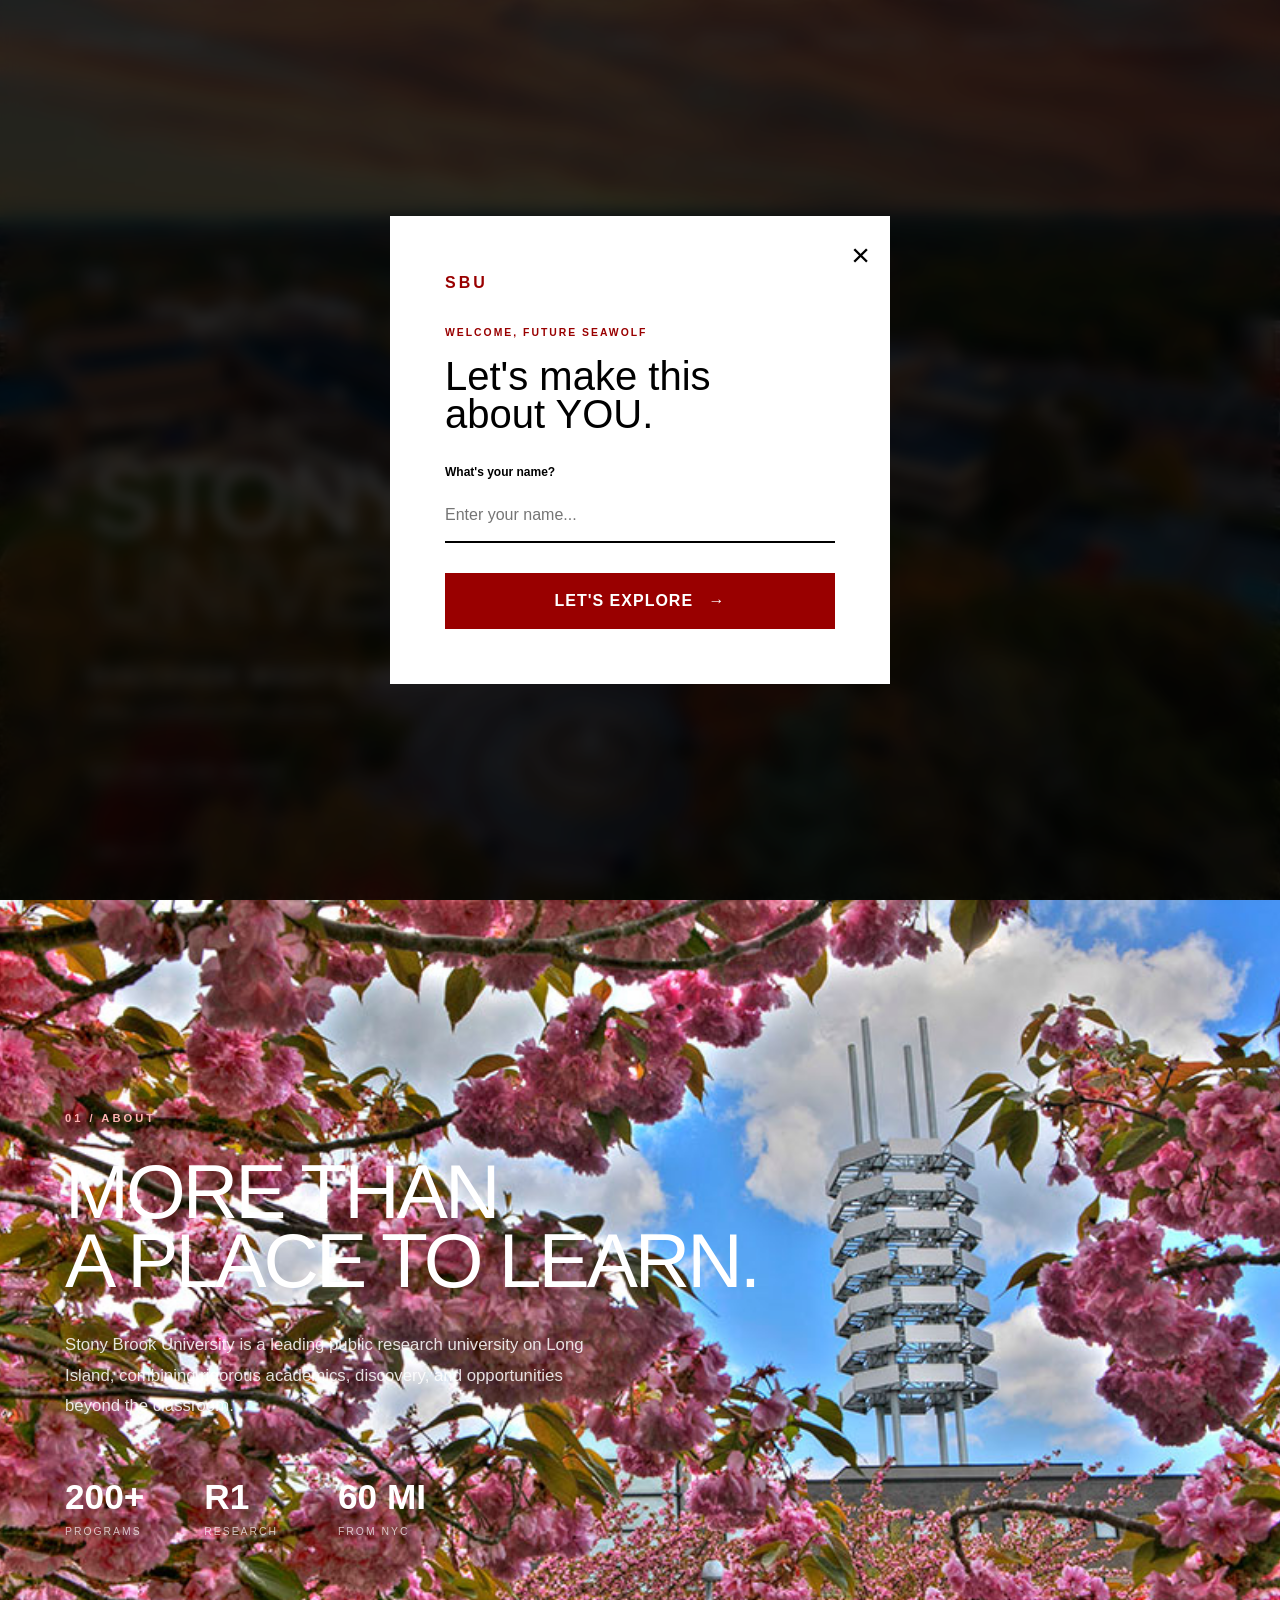
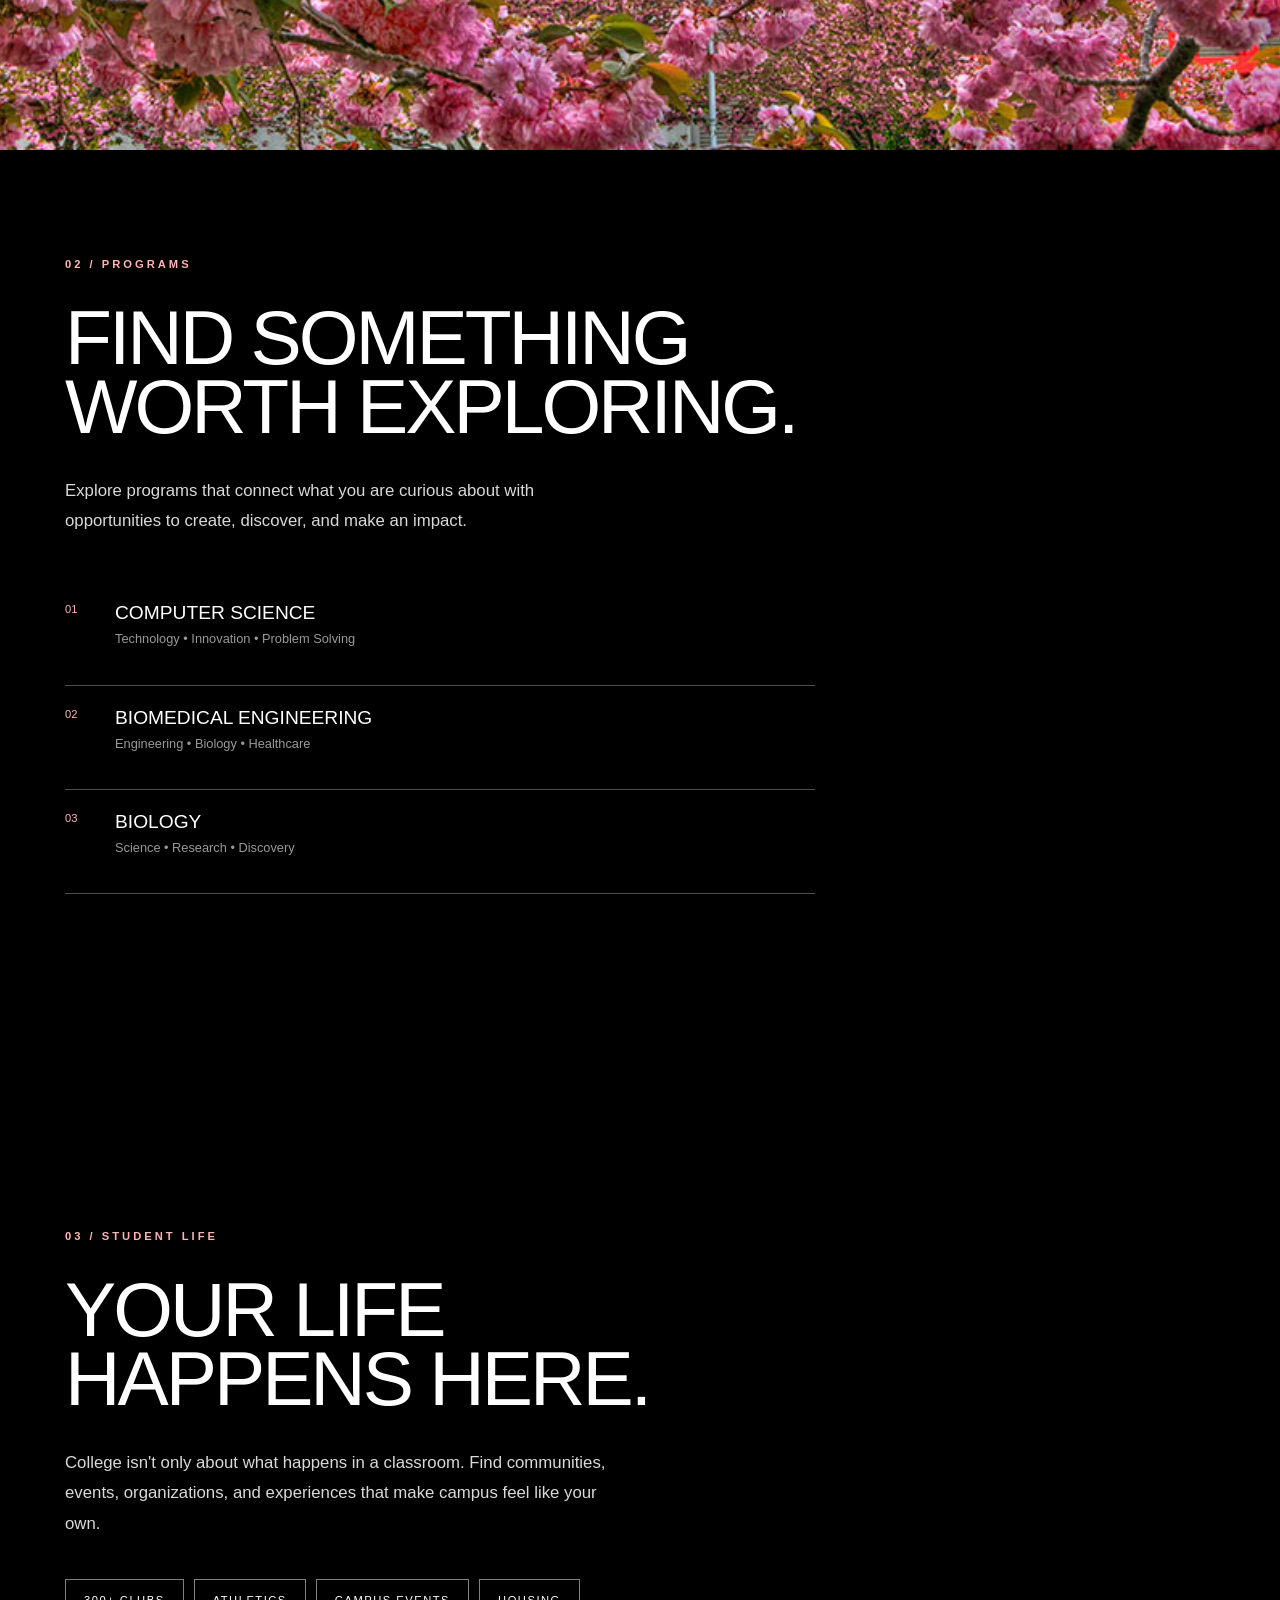
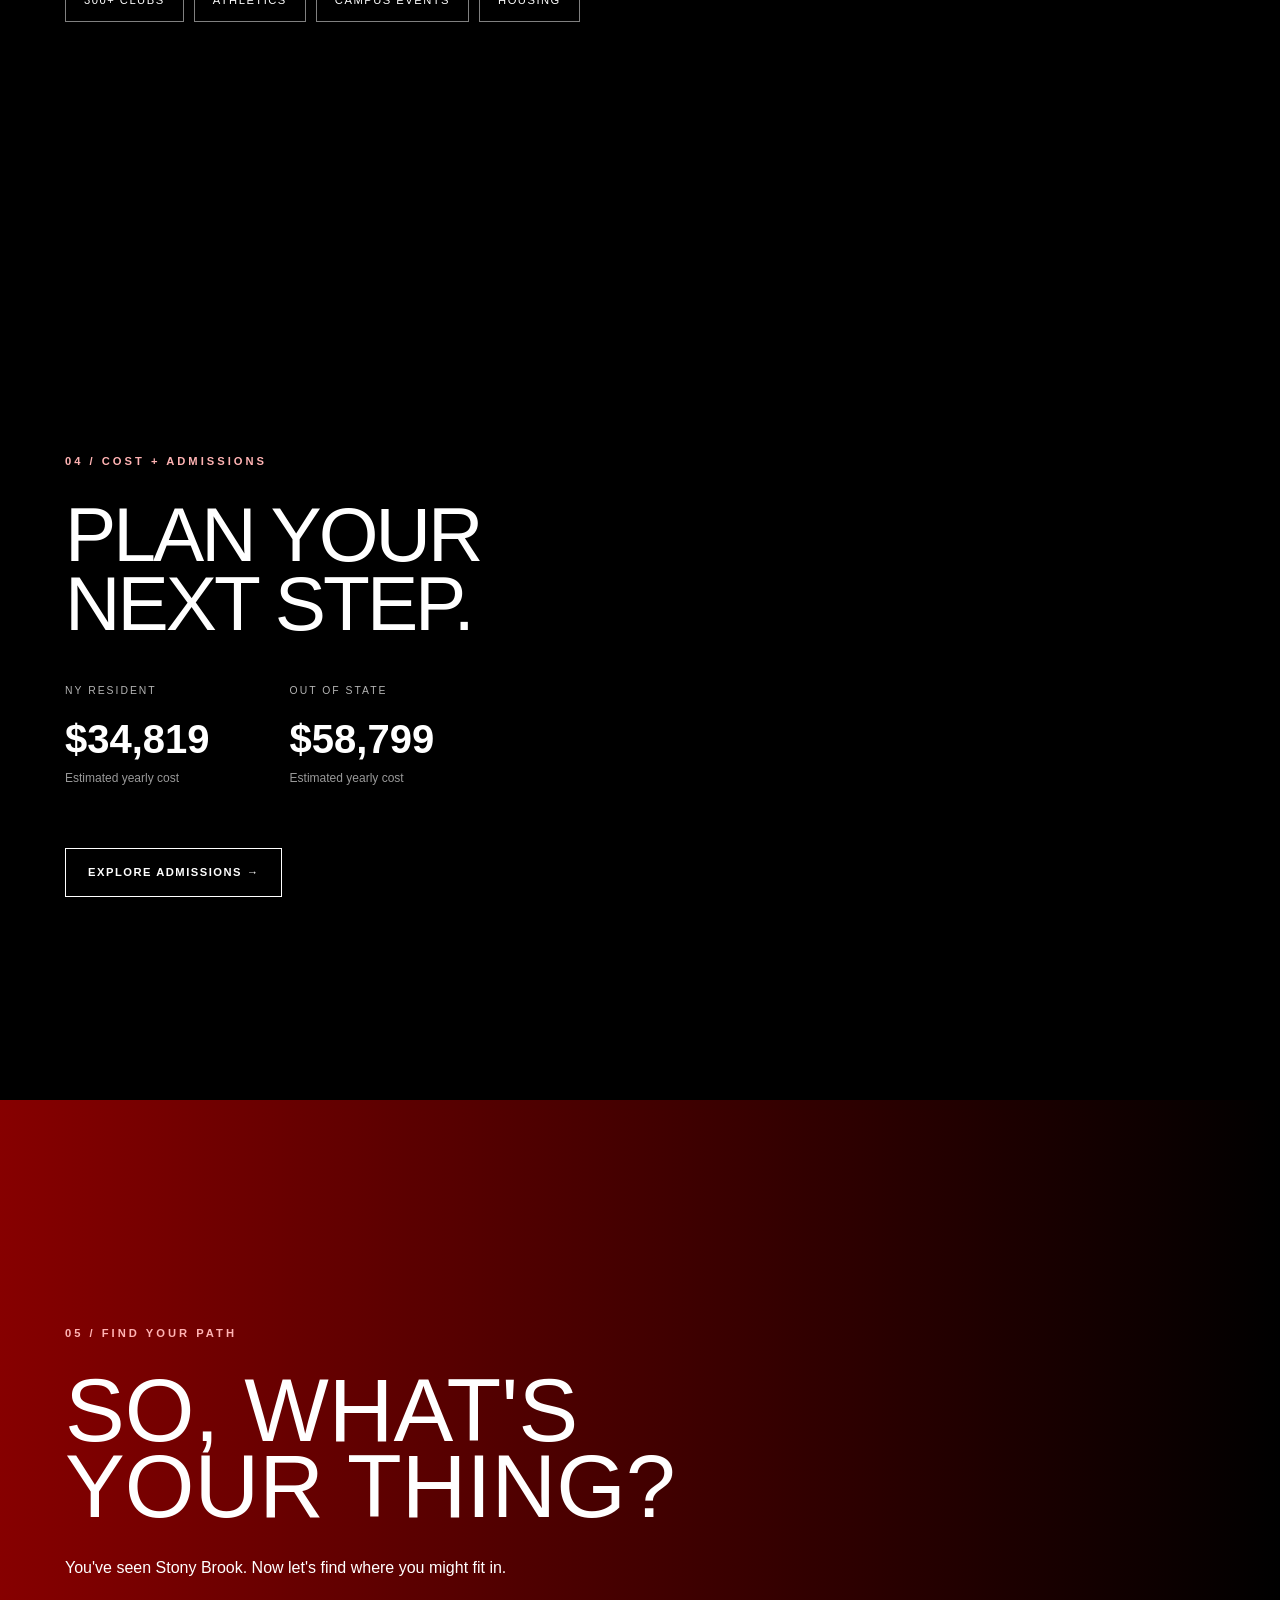
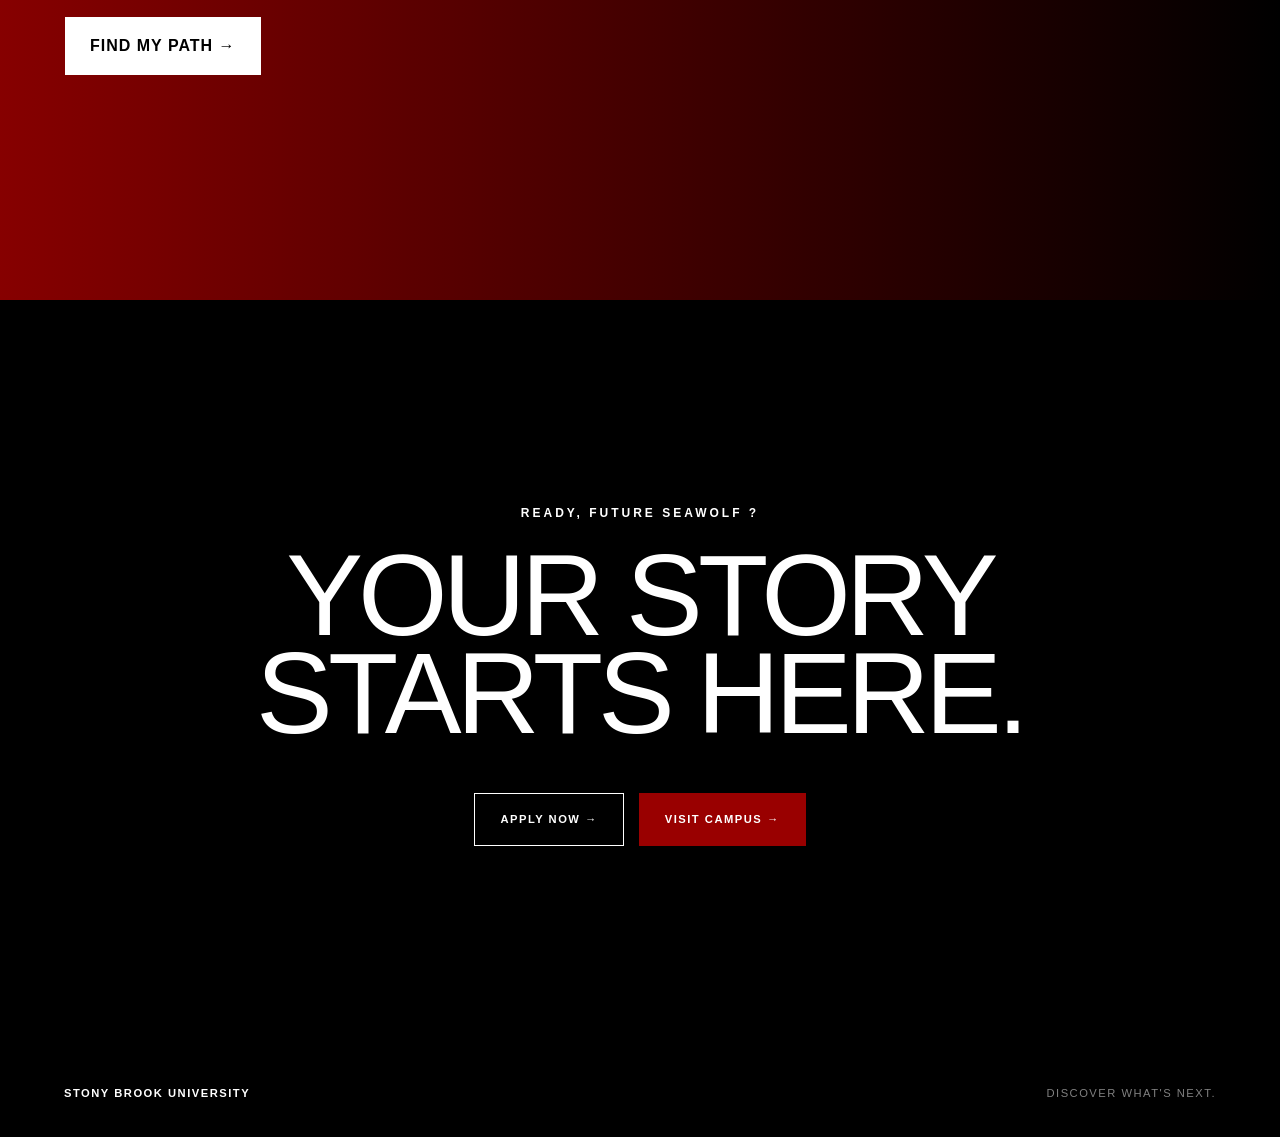
==== College Website/index.html @ 1e6e8c45 "changes" ====
<!DOCTYPE html>
<html lang="en">

<head>
    <meta charset="UTF-8">
    <meta name="viewport" content="width=device-width, initial-scale=1.0">

    <title>Stony Brook University | Discover What's Next</title>

    <!-- Bootstrap -->
    <link
        href="https://cdn.jsdelivr.net/npm/bootstrap@5.3.3/dist/css/bootstrap.min.css"
        rel="stylesheet"
    >

    <!-- My CSS -->
    <link rel="stylesheet" href="styles.css">
</head>


<body>


    <!-- ==================================================
         WELCOME POPUP
    =================================================== -->

    <div id="welcomePopup" class="popup-overlay">

        <div class="popup-box">

            <button id="closePopup" class="close-btn" aria-label="Close">
                &times;
            </button>

            <div class="popup-logo">
                SBU
            </div>

            <p class="popup-small">
                WELCOME, FUTURE SEAWOLF
            </p>

            <h2>
                Let's make this<br>
                about YOU.
            </h2>

            <label for="nameInput">
                What's your name?
            </label>

            <input
                type="text"
                id="nameInput"
                placeholder="Enter your name..."
            >

            <p id="errorMessage" class="error-message">
                Please enter your name.
            </p>

            <button id="exploreButton" class="explore-btn">
                LET'S EXPLORE
                <span>→</span>
            </button>

        </div>

    </div>



    <!-- ==================================================
         NAVIGATION
    =================================================== -->

    <nav class="navbar navbar-expand-lg fixed-top">

        <div class="container-fluid">

            <a class="navbar-brand" href="#home">
                STONY BROOK
            </a>


            <button
                class="navbar-toggler"
                type="button"
                data-bs-toggle="collapse"
                data-bs-target="#mainNav"
                aria-controls="mainNav"
                aria-expanded="false"
                aria-label="Toggle navigation"
            >
                <span class="navbar-toggler-icon"></span>
            </button>


            <div class="collapse navbar-collapse" id="mainNav">

                <ul class="navbar-nav ms-auto">

                    <li class="nav-item">
                        <a class="nav-link" href="#about">
                            ABOUT
                        </a>
                    </li>

                    <li class="nav-item">
                        <a class="nav-link" href="#programs">
                            PROGRAMS
                        </a>
                    </li>

                    <li class="nav-item">
                        <a class="nav-link" href="#life">
                            STUDENT LIFE
                        </a>
                    </li>

                    <li class="nav-item">
                        <a class="nav-link" href="#admissions">
                            ADMISSIONS
                        </a>
                    </li>

                    <li class="nav-item">
                        <a class="nav-link nav-quiz" href="#quiz">
                            FIND YOUR PATH
                        </a>
                    </li>

                </ul>

            </div>

        </div>

    </nav>



    <!-- ==================================================
         HERO
    =================================================== -->

    <section id="home" class="hero-section">


        <!-- HERO IMAGE CAROUSEL -->

        <div
            id="heroCarousel"
            class="carousel slide hero-carousel"
            data-bs-ride="carousel"
            data-bs-interval="5000"
        >

            <div class="carousel-inner">


                <!-- IMAGE 1 -->

                <div class="carousel-item active">

                    <img
                        src="hero-campus.jpg"
                        alt="Stony Brook University campus"
                    >

                </div>


                <!-- IMAGE 2 -->

                <div class="carousel-item">

                    <img
                        src="hero-students.jpg"
                        alt="Students at Stony Brook University"
                    >

                </div>


                <!-- IMAGE 3 -->

                <div class="carousel-item">

                    <img
                        src="hero-research.jpg"
                        alt="Research at Stony Brook University"
                    >

                </div>

            </div>


            <!-- DARK GRADIENT OVER IMAGE -->

            <div class="hero-overlay"></div>


            <!-- PREVIOUS -->

            <button
                class="carousel-control-prev"
                type="button"
                data-bs-target="#heroCarousel"
                data-bs-slide="prev"
            >
                <span class="carousel-control-prev-icon"></span>

                <span class="visually-hidden">
                    Previous
                </span>
            </button>


            <!-- NEXT -->

            <button
                class="carousel-control-next"
                type="button"
                data-bs-target="#heroCarousel"
                data-bs-slide="next"
            >
                <span class="carousel-control-next-icon"></span>

                <span class="visually-hidden">
                    Next
                </span>
            </button>


            <!-- SLIDE INDICATORS -->

            <div class="carousel-indicators">

                <button
                    type="button"
                    data-bs-target="#heroCarousel"
                    data-bs-slide-to="0"
                    class="active"
                    aria-current="true"
                    aria-label="Slide 1"
                ></button>

                <button
                    type="button"
                    data-bs-target="#heroCarousel"
                    data-bs-slide-to="1"
                    aria-label="Slide 2"
                ></button>

                <button
                    type="button"
                    data-bs-target="#heroCarousel"
                    data-bs-slide-to="2"
                    aria-label="Slide 3"
                ></button>

            </div>

        </div>



        <!-- HERO TEXT -->

        <div class="hero-content">

            <p class="hero-welcome">
                WELCOME,
                <span class="user-name">FUTURE SEAWOLF</span>.
            </p>


            <h1>
                STONY BROOK
                <span>UNIVERSITY</span>
            </h1>


            <p class="hero-tagline">
                DISCOVER WHAT'S NEXT.
            </p>


            <p class="hero-description">
                Where curiosity becomes discovery.
            </p>


            <a href="#about" class="hero-link">
                EXPLORE STONY BROOK
                <span>↓</span>
            </a>

        </div>

    </section>



    <!-- ==================================================
         ABOUT
    =================================================== -->

    <section id="about" class="image-section about-section">


        <!-- BACKGROUND IMAGE -->

        <div class="section-image"></div>


        <!-- CONTENT -->

        <div class="section-content">

            <p class="section-number">
                01 / ABOUT
            </p>


            <h2>
                MORE THAN<br>
                A PLACE TO LEARN.
            </h2>


            <p>
                Stony Brook University is a leading public research
                university on Long Island, combining rigorous academics,
                discovery, and opportunities beyond the classroom.
            </p>


            <!-- QUICK FACTS -->

            <div class="about-facts">

                <div>
                    <strong>200+</strong>
                    <span>PROGRAMS</span>
                </div>

                <div>
                    <strong>R1</strong>
                    <span>RESEARCH</span>
                </div>

                <div>
                    <strong>60 MI</strong>
                    <span>FROM NYC</span>
                </div>

            </div>

        </div>

    </section>



    <!-- ==================================================
         PROGRAMS
    =================================================== -->

    <section id="programs" class="image-section programs-section">


        <div class="section-image"></div>


        <div class="section-content">

            <p class="section-number">
                02 / PROGRAMS
            </p>


            <h2>
                FIND SOMETHING<br>
                WORTH EXPLORING.
            </h2>


            <p>
                Explore programs that connect what you are curious about
                with opportunities to create, discover, and make an impact.
            </p>


            <!-- PROGRAM LIST -->

            <div class="program-list">


                <article class="program-item">

                    <span>01</span>

                    <div>

                        <h3>
                            COMPUTER SCIENCE
                        </h3>

                        <p>
                            Technology • Innovation • Problem Solving
                        </p>

                    </div>

                </article>



                <article class="program-item">

                    <span>02</span>

                    <div>

                        <h3>
                            BIOMEDICAL ENGINEERING
                        </h3>

                        <p>
                            Engineering • Biology • Healthcare
                        </p>

                    </div>

                </article>



                <article class="program-item">

                    <span>03</span>

                    <div>

                        <h3>
                            BIOLOGY
                        </h3>

                        <p>
                            Science • Research • Discovery
                        </p>

                    </div>

                </article>


            </div>

        </div>

    </section>



    <!-- ==================================================
         STUDENT LIFE
    =================================================== -->

    <section id="life" class="image-section life-section">


        <div class="section-image"></div>


        <div class="section-content">

            <p class="section-number">
                03 / STUDENT LIFE
            </p>


            <h2>
                YOUR LIFE<br>
                HAPPENS HERE.
            </h2>


            <p>
                College isn't only about what happens in a classroom.
                Find communities, events, organizations, and experiences
                that make campus feel like your own.
            </p>


            <!-- STUDENT LIFE TAGS -->

            <div class="life-tags">

                <span>300+ CLUBS</span>

                <span>ATHLETICS</span>

                <span>CAMPUS EVENTS</span>

                <span>HOUSING</span>

            </div>

        </div>

    </section>



    <!-- ==================================================
         COST + ADMISSIONS
    =================================================== -->

    <section id="admissions" class="image-section admissions-section">


        <div class="section-image"></div>


        <div class="section-content">

            <p class="section-number">
                04 / COST + ADMISSIONS
            </p>


            <h2>
                PLAN YOUR<br>
                NEXT STEP.
            </h2>


            <!-- COST -->

            <div class="admissions-grid">


                <div>

                    <span>
                        NY RESIDENT
                    </span>

                    <strong>
                        $34,819
                    </strong>

                    <p>
                        Estimated yearly cost
                    </p>

                </div>



                <div>

                    <span>
                        OUT OF STATE
                    </span>

                    <strong>
                        $58,799
                    </strong>

                    <p>
                        Estimated yearly cost
                    </p>

                </div>


            </div>


            <a href="#" class="outline-link">
                EXPLORE ADMISSIONS →
            </a>

        </div>

    </section>



    <!-- ==================================================
         FIND YOUR PATH
    =================================================== -->

    <section id="quiz" class="quiz-section">


        <div class="quiz-background"></div>


        <div class="quiz-content">


            <p class="section-number">
                05 / FIND YOUR PATH
            </p>


            <h2>
                SO, WHAT'S<br>
                YOUR THING?
            </h2>


            <p>
                You've seen Stony Brook.
                Now let's find where you might fit in.
            </p>


            <!-- QUIZ START -->

            <button id="startQuiz" class="quiz-start">
                FIND MY PATH →
            </button>


            <!-- THIS WILL BE USED
                 WHEN WE BUILD THE QUIZ -->

            <div id="quizQuestions" class="quiz-questions">

                <!-- Question 1 -->

                <div class="quiz-question">

                    <p>
                        What are you most excited to explore?
                    </p>

                    <button class="quiz-option">
                        Technology
                    </button>

                    <button class="quiz-option">
                        Health + Science
                    </button>

                    <button class="quiz-option">
                        Arts + Humanities
                    </button>

                    <button class="quiz-option">
                        Environment
                    </button>

                </div>


                <!-- Question 2 -->

                <div class="quiz-question">

                    <p>
                        What sounds most like you?
                    </p>

                    <button class="quiz-option">
                        Discovering new things
                    </button>

                    <button class="quiz-option">
                        Creating solutions
                    </button>

                    <button class="quiz-option">
                        Helping people
                    </button>

                    <button class="quiz-option">
                        Making an impact
                    </button>

                </div>


                <!-- RESULT -->

                <div id="quizResult" class="quiz-result">

                    <p>
                        YOUR STONY BROOK PATH
                    </p>

                    <h3>
                        <span class="user-name">
                            FUTURE SEAWOLF
                        </span>,
                        LET'S EXPLORE.
                    </h3>

                    <p id="resultText">
                        Your answers will help create a personalized
                        recommendation.
                    </p>

                </div>

            </div>

        </div>

    </section>



    <!-- ==================================================
         FINAL CTA
    =================================================== -->

    <section class="final-section">


        <div class="final-overlay"></div>


        <div class="final-content">


            <p>
                READY,
                <span class="user-name">
                    FUTURE SEAWOLF
                </span>?
            </p>


            <h2>
                YOUR STORY<br>
                STARTS HERE.
            </h2>


            <div class="final-buttons">


                <a href="#" class="final-button">
                    APPLY NOW →
                </a>


                <a href="#" class="final-button secondary">
                    VISIT CAMPUS →
                </a>


            </div>

        </div>

    </section>



    <!-- ==================================================
         FOOTER
    =================================================== -->

    <footer>

        <strong>
            STONY BROOK UNIVERSITY
        </strong>

        <span>
            DISCOVER WHAT'S NEXT.
        </span>

    </footer>



    <!-- ==================================================
         BOOTSTRAP JAVASCRIPT
    =================================================== -->

    <script
        src="https://cdn.jsdelivr.net/npm/bootstrap@5.3.3/dist/js/bootstrap.bundle.min.js">
    </script>


    <!-- MY JAVASCRIPT -->

    <script src="script.js"></script>


</body>

</html>
---- College Website/styles.css ----
/* ==================================================
   STONY BROOK COLORS
================================================== */

:root {

    --sbu-red: #990000;
    --sbu-dark-red: #6B000D;
    --sbu-bright-red: #D52027;

    --sbu-black: #000000;
    --sbu-white: #FFFFFF;

    --sbu-gray: #4B4B4B;

}



/* ==================================================
   BASIC RESET
================================================== */

* {
    margin: 0;
    padding: 0;
    box-sizing: border-box;
}


html {
    scroll-behavior: smooth;
}


body {
    font-family: Arial, Helvetica, sans-serif;

    background: var(--sbu-black);

    color: var(--sbu-white);
}



/* ==================================================
   NAVBAR
================================================== */

.navbar {
    padding: 25px 4%;

    background: transparent;

    z-index: 1000;
}


.navbar-brand {
    color: white !important;

    font-weight: 900;

    font-size: 1rem;

    letter-spacing: 2px;
}


.nav-link {
    color: white !important;

    font-size: 0.72rem;

    font-weight: bold;

    letter-spacing: 1.5px;

    margin-left: 25px;

    transition: 0.3s ease;
}


.nav-link:hover {
    color: #ffb3b3 !important;
}


.nav-quiz {
    border-bottom: 2px solid var(--sbu-red);

    padding-bottom: 5px !important;
}



/* ==================================================
   HERO
================================================== */

.hero-section {

    height: 100vh;

    min-height: 700px;

    position: relative;

    overflow: hidden;
}


.hero-carousel,
.carousel-inner,
.carousel-item {

    height: 100%;
}


.carousel-item img {

    width: 100%;

    height: 100%;

    object-fit: cover;
}






/* hero text */

.hero-content {

    position: absolute;

    z-index: 5;

    left: 7%;

    bottom: 13%;

    max-width: 900px;
}


.hero-welcome {

    font-size: 0.8rem;

    font-weight: bold;

    letter-spacing: 3px;

    margin-bottom: 25px;
}


.hero-content h1 {

    font-family: Arial Black, Arial, sans-serif;

    font-size: clamp(3.5rem, 8vw, 8rem);

    line-height: 0.85;

    letter-spacing: -4px;

    margin-bottom: 30px;
}


.hero-content h1 span {

    display: block;

    color: transparent;

    -webkit-text-stroke: 2px white;
}


.hero-tagline {

    font-size: 1.5rem;

    font-weight: bold;

    letter-spacing: 3px;

    margin-bottom: 5px;
}


.hero-description {

    font-size: 1rem;

    opacity: 0.85;

    margin-bottom: 35px;
}


.hero-link {

    color: white;

    text-decoration: none;

    font-size: 0.8rem;

    font-weight: bold;

    letter-spacing: 2px;

    border-bottom: 1px solid white;

    padding-bottom: 8px;

    transition: 0.3s ease;
}


.hero-link span {

    margin-left: 15px;

    transition: 0.3s ease;
}


.hero-link:hover {

    color: #ffb3b3;

    border-color: #ffb3b3;
}


.hero-link:hover span {

    margin-left: 25px;
}



/* carousel dots */

.carousel-indicators {

    z-index: 5;

    justify-content: flex-start;

    left: 7%;

    bottom: 4%;

    margin: 0;
}


.carousel-indicators button {

    width: 35px;

    height: 3px;

    margin-right: 7px;
}



/* ==================================================
   GENERAL IMAGE SECTIONS
================================================== */

.image-section {

    min-height: 850px;

    position: relative;

    display: flex;

    align-items: center;

    overflow: hidden;
}



/* background image */

.section-image {

    position: absolute;

    inset: 0;

    background-size: cover;

    background-position: center;

    transition: transform 1s ease;
}






/* text */

.section-content {

    position: relative;

    z-index: 2;

    width: 90%;

    max-width: 1150px;

    margin: auto;
}


.section-number {

    color: #ffb3b3;

    font-size: 0.7rem;

    font-weight: bold;

    letter-spacing: 3px;

    margin-bottom: 30px;
}


.section-content h2 {

    font-family: Arial Black, Arial, sans-serif;

    font-size: clamp(3rem, 6vw, 6rem);

    line-height: 0.9;

    letter-spacing: -3px;

    margin-bottom: 35px;
}


.section-content > p:not(.section-number) {

    max-width: 550px;

    font-size: 1.05rem;

    line-height: 1.8;

    color: rgba(255,255,255,0.85);
}



/* ==================================================
   ABOUT
================================================== */

.about-section .section-image {

    background-image:
        url("about-campus.jpg");
}


.about-facts {

    display: flex;

    gap: 60px;

    margin-top: 50px;
}


.about-facts div {

    display: flex;

    flex-direction: column;
}


.about-facts strong {

    font-size: 2.2rem;
}


.about-facts span {

    font-size: 0.65rem;

    letter-spacing: 2px;

    opacity: 0.7;
}



/* ==================================================
   PROGRAMS
================================================== */

.programs-section .section-image {

    background-image:
        url("images/programs.jpg");
}


.program-list {

    margin-top: 45px;

    max-width: 750px;
}


.program-item {

    display: grid;

    grid-template-columns: 50px 1fr;

    padding: 20px 0;

    border-bottom: 1px solid rgba(255,255,255,0.3);

    transition: 0.3s ease;
}


.program-item:hover {

    padding-left: 15px;

    border-color: var(--sbu-bright-red);
}


.program-item > span {

    color: #ffb3b3;

    font-size: 0.7rem;
}


.program-item h3 {

    font-size: 1.2rem;

    margin: 0;
}


.program-item p {

    font-size: 0.8rem;

    opacity: 0.6;

    margin-top: 5px;
}



/* ==================================================
   STUDENT LIFE
================================================== */

.life-section .section-image {

    background-image:
        url("images/student-life.jpg");
}


.life-tags {

    display: flex;

    flex-wrap: wrap;

    gap: 10px;

    margin-top: 40px;
}


.life-tags span {

    border: 1px solid rgba(255,255,255,0.5);

    padding: 12px 18px;

    font-size: 0.7rem;

    letter-spacing: 1.5px;

    transition: 0.3s ease;
}


.life-tags span:hover {

    background: var(--sbu-red);

    border-color: var(--sbu-red);
}



/* ==================================================
   COST + ADMISSIONS
================================================== */

.admissions-section .section-image {

    background-image:
        url("images/admissions.jpg");
}


.admissions-grid {

    display: flex;

    gap: 80px;

    margin: 45px 0;
}


.admissions-grid div {

    display: flex;

    flex-direction: column;
}


.admissions-grid span {

    font-size: 0.65rem;

    letter-spacing: 2px;

    opacity: 0.7;

    margin-bottom: 10px;
}


.admissions-grid strong {

    font-size: 2.5rem;
}


.admissions-grid p {

    font-size: 0.75rem;

    opacity: 0.6;
}


.outline-link {

    display: inline-block;

    color: white;

    text-decoration: none;

    border: 1px solid white;

    padding: 15px 22px;

    font-size: 0.7rem;

    font-weight: bold;

    letter-spacing: 1.5px;

    transition: 0.3s ease;
}


.outline-link:hover {

    background: white;

    color: black;
}



/* ==================================================
   QUIZ
================================================== */

.quiz-section {

    min-height: 800px;

    position: relative;

    display: flex;

    align-items: center;

    overflow: hidden;
}


.quiz-background {

    position: absolute;

    inset: 0;

    background-image:
        url("images/quiz-campus.jpg");

    background-size: cover;

    background-position: center;
}


.quiz-section::after {

    content: "";

    position: absolute;

    inset: 0;

    background:
        linear-gradient(
            90deg,
            rgba(153,0,0,0.88),
            rgba(0,0,0,0.55)
        );
}


.quiz-content {

    position: relative;

    z-index: 2;

    width: 90%;

    max-width: 1150px;

    margin: auto;
}


.quiz-content h2 {

    font-family: Arial Black, Arial, sans-serif;

    font-size: clamp(3rem, 7vw, 7rem);

    line-height: 0.85;

    margin-bottom: 30px;
}


.quiz-content > p:not(.section-number) {

    max-width: 500px;

    line-height: 1.7;

    margin-bottom: 35px;
}


.quiz-start {

    background: white;

    color: black;

    border: none;

    padding: 17px 25px;

    font-weight: bold;

    letter-spacing: 1px;

    transition: 0.3s ease;
}


.quiz-start:hover {

    background: black;

    color: white;
}



/* quiz questions */

.quiz-questions {

    display: none;

    max-width: 650px;

    margin-top: 50px;
}


.quiz-question {

    display: none;
}


.quiz-question p {

    font-size: 1.4rem;

    font-weight: bold;

    margin-bottom: 25px;
}


.quiz-option {

    display: block;

    width: 100%;

    text-align: left;

    background: transparent;

    color: white;

    border: none;

    border-bottom: 1px solid rgba(255,255,255,0.4);

    padding: 18px 5px;

    font-size: 1rem;

    transition: 0.3s ease;
}


.quiz-option:hover {

    padding-left: 18px;

    border-color: white;
}


.quiz-result {

    display: none;

    margin-top: 40px;
}


.quiz-result p:first-child {

    color: #ffb3b3;

    font-size: 0.7rem;

    letter-spacing: 2px;
}


.quiz-result h3 {

    font-family: Arial Black, Arial, sans-serif;

    font-size: 2rem;

    margin: 15px 0;
}



/* ==================================================
   FINAL CTA
================================================== */

.final-section {

    min-height: 750px;

    position: relative;

    display: flex;

    align-items: center;

    justify-content: center;

    text-align: center;

    overflow: hidden;

    background-image:
        url("images/final-campus.jpg");

    background-size: cover;

    background-position: center;
}


.final-overlay {

    position: absolute;

    inset: 0;

    background:
        linear-gradient(
            rgba(0,0,0,0.55),
            rgba(0,0,0,0.82)
        );
}


.final-content {

    position: relative;

    z-index: 2;
}


.final-content > p {

    font-size: 0.75rem;

    font-weight: bold;

    letter-spacing: 3px;

    margin-bottom: 25px;
}


.final-content h2 {

    font-family: Arial Black, Arial, sans-serif;

    font-size: clamp(4rem, 9vw, 9rem);

    line-height: 0.85;

    letter-spacing: -5px;

    margin-bottom: 50px;
}


.final-buttons {

    display: flex;

    justify-content: center;

    gap: 15px;
}


.final-button {

    color: white;

    text-decoration: none;

    border: 1px solid white;

    padding: 17px 25px;

    font-size: 0.7rem;

    font-weight: bold;

    letter-spacing: 1.5px;

    transition: 0.3s ease;
}


.final-button:hover {

    background: white;

    color: black;
}


.final-button.secondary {

    background: var(--sbu-red);

    border-color: var(--sbu-red);
}



/* ==================================================
   FOOTER
================================================== */

footer {

    padding: 35px 5%;

    background: black;

    display: flex;

    justify-content: space-between;

    font-size: 0.7rem;

    letter-spacing: 1.5px;
}


footer span {

    opacity: 0.5;
}



/* ==================================================
   WELCOME POPUP
================================================== */

.popup-overlay {

    position: fixed;

    inset: 0;

    z-index: 2000;

    background: rgba(0,0,0,0.82);

    display: flex;

    align-items: center;

    justify-content: center;

    backdrop-filter: blur(8px);
}


.popup-box {

    background: white;

    color: black;

    width: min(500px, 90%);

    padding: 55px;

    position: relative;
}


.popup-logo {

    color: var(--sbu-red);

    font-weight: 900;

    letter-spacing: 3px;

    margin-bottom: 30px;
}


.popup-small {

    color: var(--sbu-red);

    font-size: 0.65rem;

    font-weight: bold;

    letter-spacing: 2px;
}


.popup-box h2 {

    font-family: Arial Black, Arial, sans-serif;

    font-size: 2.5rem;

    line-height: 0.95;

    margin: 15px 0 30px;
}


.popup-box label {

    display: block;

    font-size: 0.75rem;

    font-weight: bold;

    margin-bottom: 8px;
}


.popup-box input {

    width: 100%;

    padding: 14px 0;

    border: none;

    border-bottom: 2px solid black;

    outline: none;

    font-size: 1rem;
}


.popup-box input:focus {

    border-color: var(--sbu-red);
}


.explore-btn {

    margin-top: 30px;

    width: 100%;

    padding: 16px;

    border: none;

    background: var(--sbu-red);

    color: white;

    font-weight: bold;

    letter-spacing: 1px;

    transition: 0.3s ease;
}


.explore-btn:hover {

    background: var(--sbu-dark-red);
}


.explore-btn span {

    margin-left: 10px;
}


.close-btn {

    position: absolute;

    top: 15px;

    right: 20px;

    background: none;

    border: none;

    font-size: 2rem;

    cursor: pointer;
}


.error-message {

    display: none;

    color: var(--sbu-red);

    font-size: 0.75rem;

    margin-top: 8px;
}



/* ==================================================
   MOBILE
================================================== */

@media (max-width: 768px) {


    .navbar {

        background: rgba(0,0,0,0.78);

        padding: 18px 5%;
    }


    .nav-link {

        margin-left: 0;

        padding: 12px 0 !important;
    }


    .hero-content {

        left: 7%;

        right: 7%;

        bottom: 15%;
    }


    .hero-content h1 {

        font-size: 3.5rem;

        letter-spacing: -2px;
    }


    .hero-content h1 span {

        -webkit-text-stroke: 1px white;
    }


    .hero-tagline {

        font-size: 1rem;
    }


    .image-section {

        min-height: 800px;
    }


    .section-content h2 {

        font-size: 3.5rem;

        letter-spacing: -2px;
    }


    .about-facts {

        gap: 25px;
    }


    .about-facts strong {

        font-size: 1.6rem;
    }


    .admissions-grid {

        gap: 30px;
    }


    .admissions-grid strong {

        font-size: 1.8rem;
    }


    .final-content h2 {

        font-size: 4rem;
    }


    .final-buttons {

        flex-direction: column;

        align-items: center;
    }


    footer {

        flex-direction: column;

        gap: 10px;
    }

}



/* ==================================================
   SMALL PHONES
================================================== */

@media (max-width: 480px) {


    .hero-content h1 {

        font-size: 2.8rem;
    }


    .section-content h2 {

        font-size: 2.8rem;
    }


    .about-facts {

        gap: 18px;
    }


    .about-facts strong {

        font-size: 1.4rem;
    }


    .popup-box {

        padding: 35px 25px;
    }

}
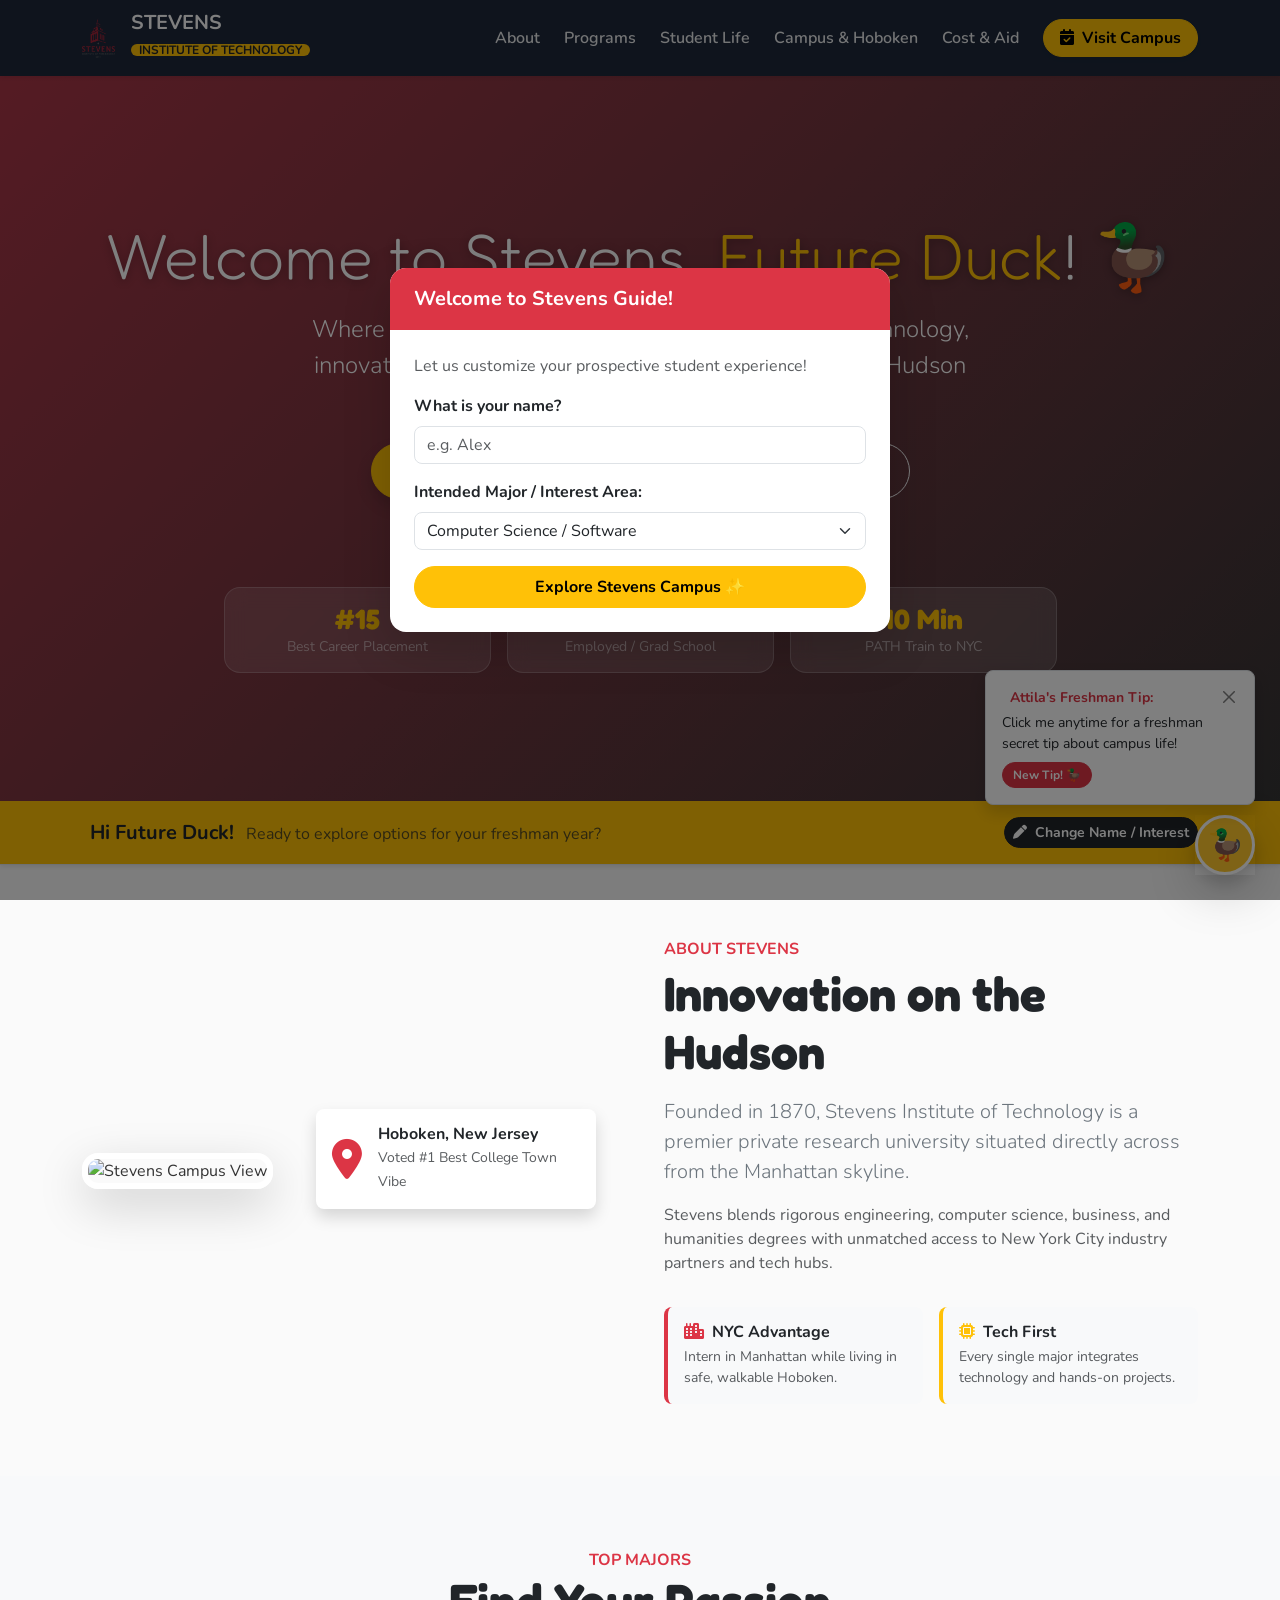
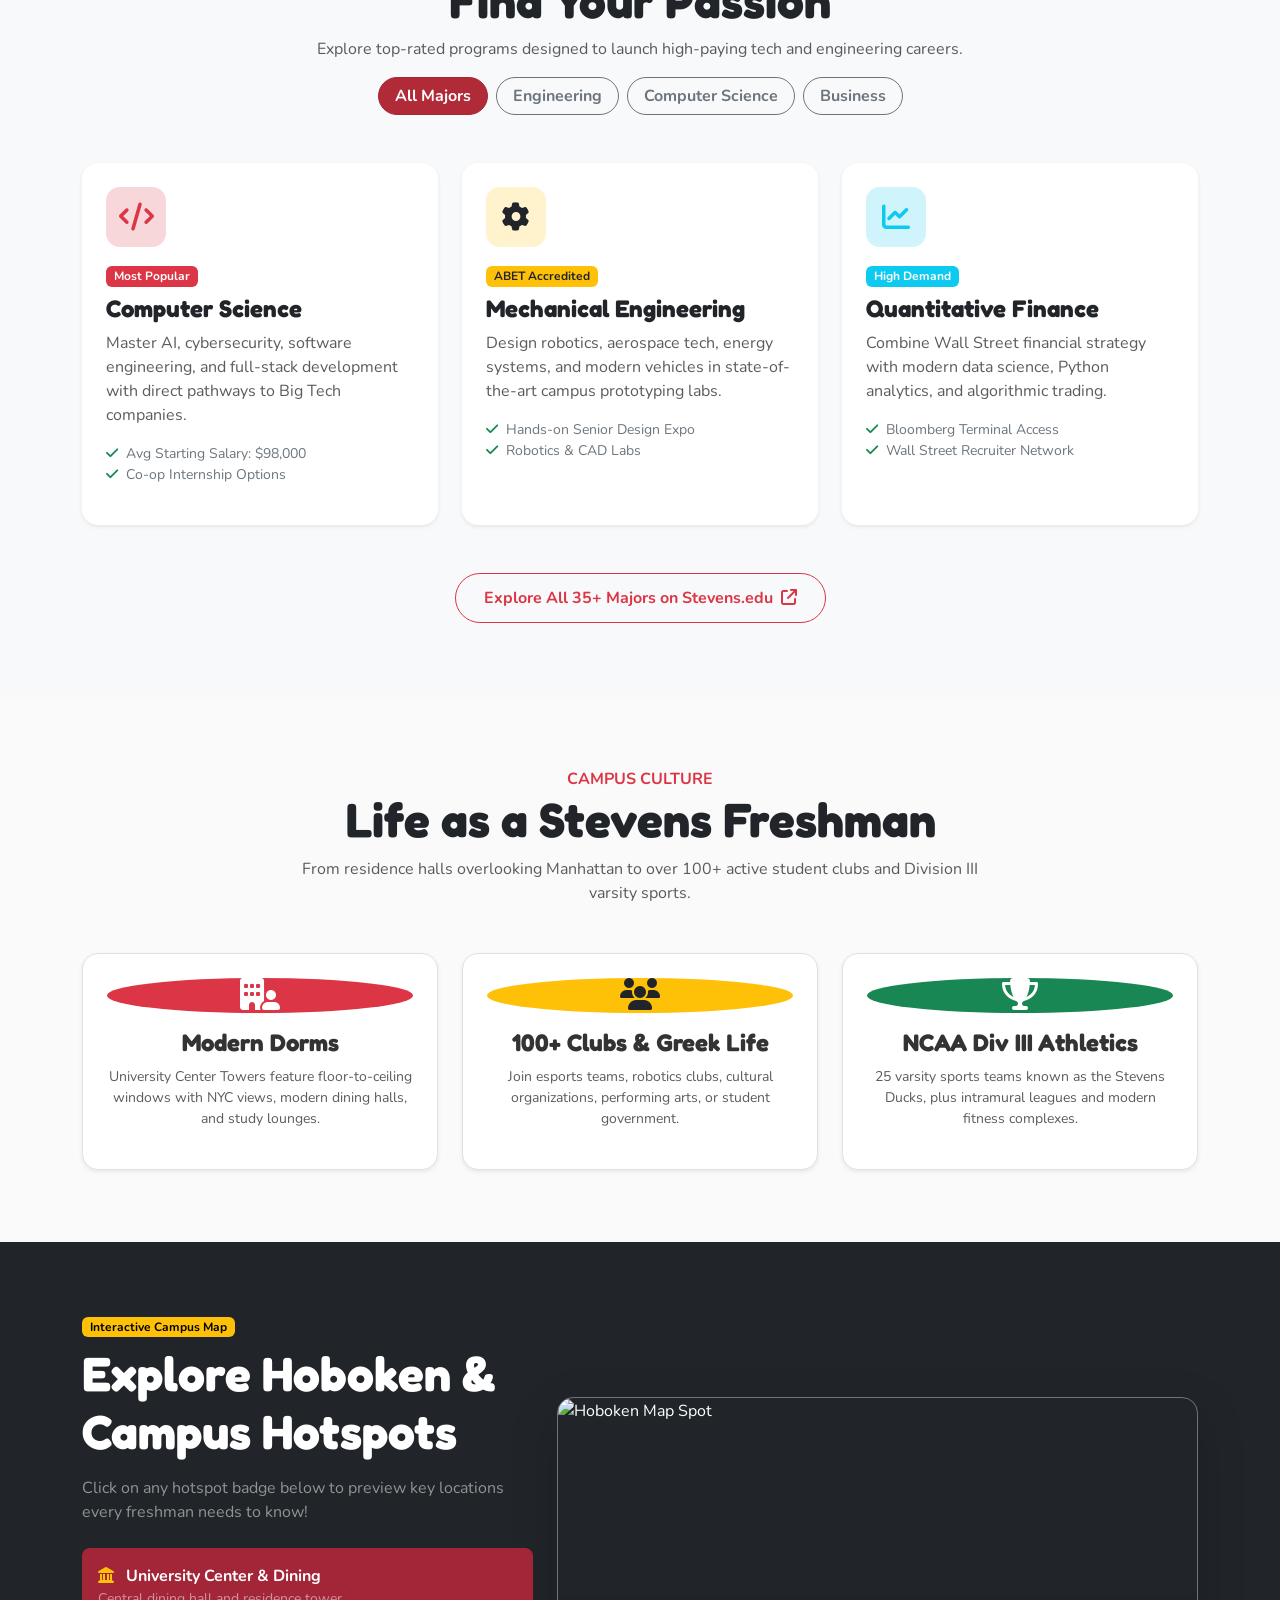
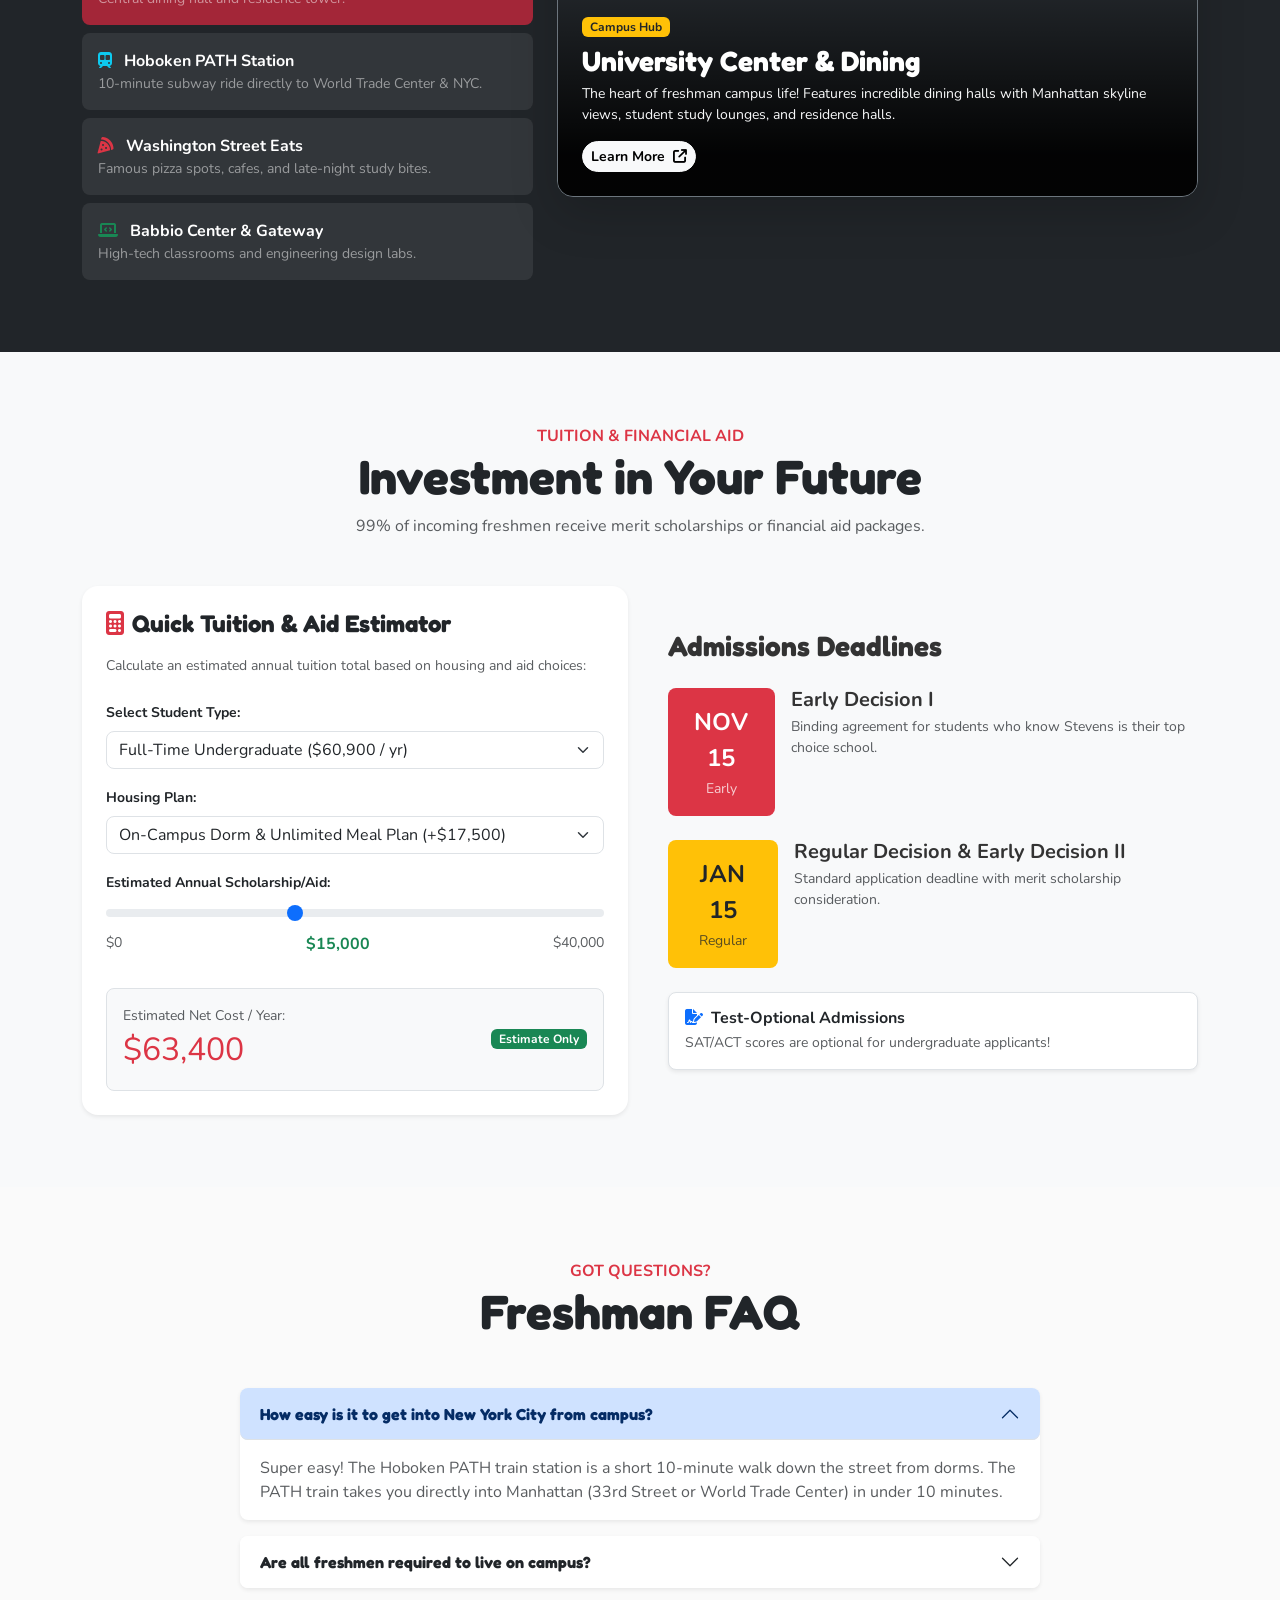
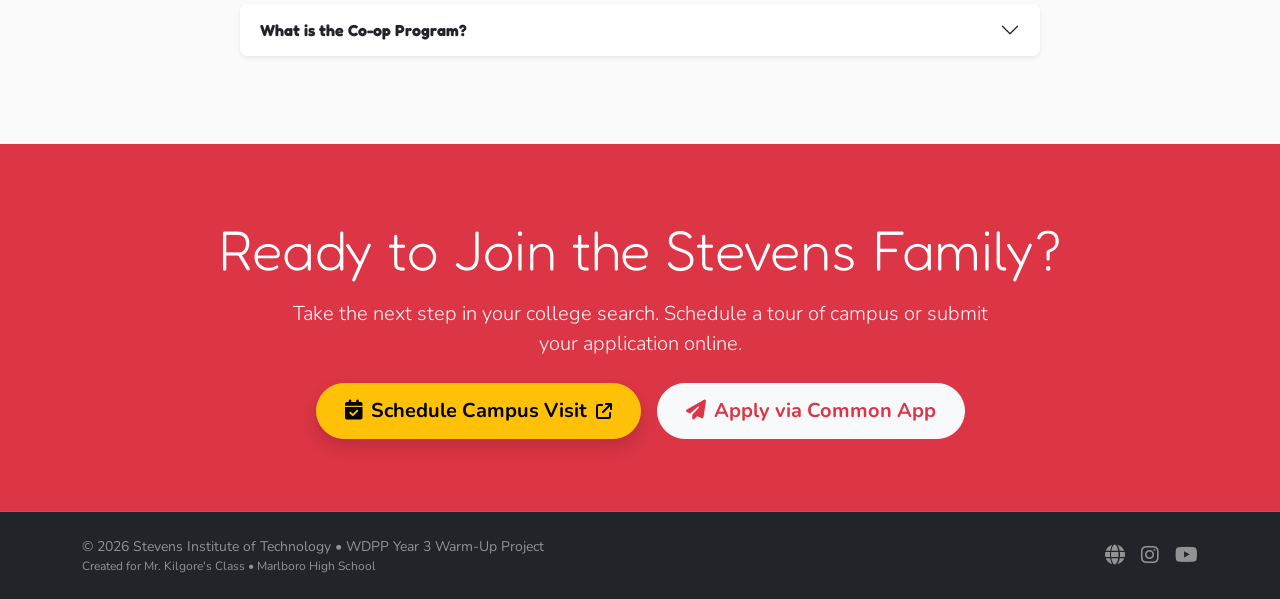
==== commit d4799bb6: "changsdgdd" ====
--- a/College Website/index.html
+++ b/College Website/index.html
@@ -1,804 +1,548 @@
 <!DOCTYPE html>
 <html lang="en">
-
 <head>
     <meta charset="UTF-8">
     <meta name="viewport" content="width=device-width, initial-scale=1.0">
-
-    <title>Stony Brook University | Discover What's Next</title>
-
-    <!-- Bootstrap -->
-    <link
-        href="https://cdn.jsdelivr.net/npm/bootstrap@5.3.3/dist/css/bootstrap.min.css"
-        rel="stylesheet"
-    >
-
-    <!-- My CSS -->
+    <title>Stevens Institute of Technology | Freshman Recruitment & Guide</title>
+    <!-- Bootstrap 5 CSS -->
+    <link href="https://cdn.jsdelivr.net/npm/bootstrap@5.3.2/dist/css/bootstrap.min.css" rel="stylesheet">
+    <!-- Google Fonts -->
+    <link href="https://fonts.googleapis.com/css2?family=Fredoka:wght@400;600;700&family=Nunito:wght@400;600;700;800&display=swap" rel="stylesheet">
+    <!-- FontAwesome Icons -->
+    <link rel="stylesheet" href="https://cdnjs.cloudflare.com/ajax/libs/font-awesome/6.4.0/css/all.min.css">
+    <!-- Custom CSS -->
     <link rel="stylesheet" href="styles.css">
 </head>
-
-
-<body>
-
-
-    <!-- ==================================================
-         WELCOME POPUP
-    =================================================== -->
-
-    <div id="welcomePopup" class="popup-overlay">
-
-        <div class="popup-box">
-
-            <button id="closePopup" class="close-btn" aria-label="Close">
-                &times;
+<body data-bs-spy="scroll" data-bs-target="#navbar" data-bs-offset="80">
+
+    <!-- Navbar -->
+    <nav id="navbar" class="navbar navbar-expand-lg fixed-top shadow-sm">
+        <div class="container">
+            <a class="navbar-brand d-flex align-items-center gap-2" href="#">
+              <img src="logo.png" alt="Stevens Logo" height="40" class="me-2">
+                <div class="brand-text">
+                    <span class="fw-bold d-block text-white lh-1">STEVENS</span>
+                    <span class="badge text-bg-warning text-dark px-2 py-0 fs-8 fw-bold">INSTITUTE OF TECHNOLOGY</span>
+                </div>
+            </a>
+            <button class="navbar-toggler text-white border-0" type="button" data-bs-toggle="collapse" data-bs-target="#navbarNav">
+                <i class="fa-solid fa-bars fs-3"></i>
             </button>
-
-            <div class="popup-logo">
-                SBU
-            </div>
-
-            <p class="popup-small">
-                WELCOME, FUTURE SEAWOLF
-            </p>
-
-            <h2>
-                Let's make this<br>
-                about YOU.
-            </h2>
-
-            <label for="nameInput">
-                What's your name?
-            </label>
-
-            <input
-                type="text"
-                id="nameInput"
-                placeholder="Enter your name..."
-            >
-
-            <p id="errorMessage" class="error-message">
-                Please enter your name.
-            </p>
-
-            <button id="exploreButton" class="explore-btn">
-                LET'S EXPLORE
-                <span>→</span>
-            </button>
-
-        </div>
-
-    </div>
-
-
-
-    <!-- ==================================================
-         NAVIGATION
-    =================================================== -->
-
-    <nav class="navbar navbar-expand-lg fixed-top">
-
-        <div class="container-fluid">
-
-            <a class="navbar-brand" href="#home">
-                STONY BROOK
-            </a>
-
-
-            <button
-                class="navbar-toggler"
-                type="button"
-                data-bs-toggle="collapse"
-                data-bs-target="#mainNav"
-                aria-controls="mainNav"
-                aria-expanded="false"
-                aria-label="Toggle navigation"
-            >
-                <span class="navbar-toggler-icon"></span>
-            </button>
-
-
-            <div class="collapse navbar-collapse" id="mainNav">
-
-                <ul class="navbar-nav ms-auto">
-
-                    <li class="nav-item">
-                        <a class="nav-link" href="#about">
-                            ABOUT
+            <div class="collapse navbar-collapse" id="navbarNav">
+                <ul class="navbar-nav ms-auto align-items-center gap-lg-2">
+                    <li class="nav-item"><a class="nav-link" href="#about">About</a></li>
+                    <li class="nav-item"><a class="nav-link" href="#programs">Programs</a></li>
+                    <li class="nav-item"><a class="nav-link" href="#student-life">Student Life</a></li>
+                    <li class="nav-item"><a class="nav-link" href="#hoboken-map">Campus & Hoboken</a></li>
+                    <li class="nav-item"><a class="nav-link" href="#cost">Cost & Aid</a></li>
+                    <li class="nav-item ms-lg-2">
+                        <a class="btn btn-warning rounded-pill fw-bold px-3 shadow-sm" href="https://www.stevens.edu/admissions/undergraduate-admissions/visit" target="_blank" rel="noopener">
+                            <i class="fa-solid fa-calendar-check me-1"></i> Visit Campus
                         </a>
                     </li>
-
-                    <li class="nav-item">
-                        <a class="nav-link" href="#programs">
-                            PROGRAMS
-                        </a>
-                    </li>
-
-                    <li class="nav-item">
-                        <a class="nav-link" href="#life">
-                            STUDENT LIFE
-                        </a>
-                    </li>
-
-                    <li class="nav-item">
-                        <a class="nav-link" href="#admissions">
-                            ADMISSIONS
-                        </a>
-                    </li>
-
-                    <li class="nav-item">
-                        <a class="nav-link nav-quiz" href="#quiz">
-                            FIND YOUR PATH
-                        </a>
-                    </li>
-
                 </ul>
-
-            </div>
-
-        </div>
-
+            </div>
+        </div>
     </nav>
 
-
-
-    <!-- ==================================================
-         HERO
-    =================================================== -->
-
-    <section id="home" class="hero-section">
-
-
-        <!-- HERO IMAGE CAROUSEL -->
-
-        <div
-            id="heroCarousel"
-            class="carousel slide hero-carousel"
-            data-bs-ride="carousel"
-            data-bs-interval="5000"
-        >
-
-            <div class="carousel-inner">
-
-
-                <!-- IMAGE 1 -->
-
-                <div class="carousel-item active">
-
-                    <img
-                        src="hero-campus.jpg"
-                        alt="Stony Brook University campus"
-                    >
-
-                </div>
-
-
-                <!-- IMAGE 2 -->
-
-                <div class="carousel-item">
-
-                    <img
-                        src="hero-students.jpg"
-                        alt="Students at Stony Brook University"
-                    >
-
-                </div>
-
-
-                <!-- IMAGE 3 -->
-
-                <div class="carousel-item">
-
-                    <img
-                        src="hero-research.jpg"
-                        alt="Research at Stony Brook University"
-                    >
-
-                </div>
-
-            </div>
-
-
-            <!-- DARK GRADIENT OVER IMAGE -->
-
-            <div class="hero-overlay"></div>
-
-
-            <!-- PREVIOUS -->
-
-            <button
-                class="carousel-control-prev"
-                type="button"
-                data-bs-target="#heroCarousel"
-                data-bs-slide="prev"
-            >
-                <span class="carousel-control-prev-icon"></span>
-
-                <span class="visually-hidden">
-                    Previous
-                </span>
+    <!-- Hero Section -->
+    <section class="hero-section text-center position-relative overflow-hidden">
+        <div class="hero-overlay"></div>
+        <div class="container position-relative z-1 text-white py-5">
+           
+            <h1 class="display-3 fw-extrabold mb-3 text-glow">
+                Welcome to Stevens, <span id="heroStudentName" class="text-warning">Future Duck</span>! 🦆
+            </h1>
+            <p class="lead max-w-700 mx-auto mb-4 fs-4 text-light-shadow">
+                Where Manhattan skyline views meet world-class technology, innovation, and an incredible campus vibe right on the Hudson River in Hoboken, NJ.
+            </p>
+            <div class="d-flex flex-wrap justify-content-center gap-3">
+                <a href="https://www.stevens.edu/admissions/undergraduate-admissions/visit" target="_blank" rel="noopener" class="btn btn-warning btn-lg pill-btn fw-bold shadow">
+                    <i class="fa-solid fa-plane-arrival me-2"></i>Schedule Campus Visit <i class="fa-solid fa-arrow-up-right-from-square ms-1 fs-6"></i>
+                </a>
+                <a href="https://www.stevens.edu/admissions/undergraduate-admissions/apply" target="_blank" rel="noopener" class="btn btn-outline-light btn-lg pill-btn fw-bold">
+                    <i class="fa-solid fa-paper-plane me-2"></i>Apply Now
+                </a>
+            </div>
+            
+            <div class="row mt-5 pt-4 g-3 justify-content-center">
+                <div class="col-6 col-md-3">
+                    <div class="hero-stat-card">
+                        <h3 class="fw-bold text-warning mb-0">#15</h3>
+                        <p class="small text-white-50 mb-0">Best Career Placement</p>
+                    </div>
+                </div>
+                <div class="col-6 col-md-3">
+                    <div class="hero-stat-card">
+                        <h3 class="fw-bold text-warning mb-0">97.3%</h3>
+                        <p class="small text-white-50 mb-0">Employed / Grad School</p>
+                    </div>
+                </div>
+                <div class="col-6 col-md-3">
+                    <div class="hero-stat-card">
+                        <h3 class="fw-bold text-warning mb-0">10 Min</h3>
+                        <p class="small text-white-50 mb-0">PATH Train to NYC</p>
+                    </div>
+                </div>
+            </div>
+        </div>
+    </section>
+
+    <!-- Personalized Welcome Banner -->
+    <div class="bg-warning py-3 shadow-sm border-bottom">
+        <div class="container d-flex flex-wrap justify-content-between align-items-center gap-2">
+            <div class="d-flex align-items-center gap-2">
+                <i class="fa-solid fa-duck text-dark fs-3"></i>
+                <div>
+                    <span class="fw-bold text-dark fs-5" id="bannerGreeting">Hi Future Duck!</span>
+                    <span class="text-dark opacity-75 ms-2 d-none d-md-inline" id="bannerMajorText">Ready to explore options for your freshman year?</span>
+                </div>
+            </div>
+            <button class="btn btn-sm btn-dark rounded-pill fw-bold" onclick="openNameModal()">
+                <i class="fa-solid fa-pen me-1"></i> Change Name / Interest
             </button>
-
-
-            <!-- NEXT -->
-
-            <button
-                class="carousel-control-next"
-                type="button"
-                data-bs-target="#heroCarousel"
-                data-bs-slide="next"
-            >
-                <span class="carousel-control-next-icon"></span>
-
-                <span class="visually-hidden">
-                    Next
-                </span>
-            </button>
-
-
-            <!-- SLIDE INDICATORS -->
-
-            <div class="carousel-indicators">
-
-                <button
-                    type="button"
-                    data-bs-target="#heroCarousel"
-                    data-bs-slide-to="0"
-                    class="active"
-                    aria-current="true"
-                    aria-label="Slide 1"
-                ></button>
-
-                <button
-                    type="button"
-                    data-bs-target="#heroCarousel"
-                    data-bs-slide-to="1"
-                    aria-label="Slide 2"
-                ></button>
-
-                <button
-                    type="button"
-                    data-bs-target="#heroCarousel"
-                    data-bs-slide-to="2"
-                    aria-label="Slide 3"
-                ></button>
-
-            </div>
-
-        </div>
-
-
-
-        <!-- HERO TEXT -->
-
-        <div class="hero-content">
-
-            <p class="hero-welcome">
-                WELCOME,
-                <span class="user-name">FUTURE SEAWOLF</span>.
+        </div>
+    </div>
+
+    <!-- About Section -->
+    <section id="about" class="py-5">
+        <div class="container py-4">
+            <div class="row align-items-center g-5">
+                <div class="col-lg-6">
+                    <div class="position-relative">
+                        <img src="https://images.unsplash.com/photo-1541339907198-e08756dedf3f?auto=format&fit=crop&q=80&w=1000" alt="Stevens Campus View" class="img-fluid rounded-4 shadow-lg custom-img-border">
+                        <div class="badge-float p-3 bg-white rounded-3 shadow text-dark d-flex align-items-center gap-3">
+                            <i class="fa-solid fa-location-dot text-danger fs-1"></i>
+                            <div>
+                                <h6 class="fw-bold mb-0">Hoboken, New Jersey</h6>
+                                <small class="text-muted">Voted #1 Best College Town Vibe</small>
+                            </div>
+                        </div>
+                    </div>
+                </div>
+                <div class="col-lg-6">
+                    <span class="text-danger fw-bold text-uppercase tracking-wider">About Stevens</span>
+                    <h2 class="display-5 fw-bold text-dark mt-1 mb-3">Innovation on the Hudson</h2>
+                    <p class="lead text-secondary">
+                        Founded in 1870, Stevens Institute of Technology is a premier private research university situated directly across from the Manhattan skyline.
+                    </p>
+                    <p class="text-muted">
+                        Stevens blends rigorous engineering, computer science, business, and humanities degrees with unmatched access to New York City industry partners and tech hubs.
+                    </p>
+
+                    <div class="row g-3 mt-2">
+                        <div class="col-sm-6">
+                            <div class="p-3 bg-light rounded-3 border-start border-4 border-danger">
+                                <h6 class="fw-bold text-dark mb-1"><i class="fa-solid fa-city text-danger me-2"></i>NYC Advantage</h6>
+                                <p class="small text-muted mb-0">Intern in Manhattan while living in safe, walkable Hoboken.</p>
+                            </div>
+                        </div>
+                        <div class="col-sm-6">
+                            <div class="p-3 bg-light rounded-3 border-start border-4 border-warning">
+                                <h6 class="fw-bold text-dark mb-1"><i class="fa-solid fa-microchip text-warning me-2"></i>Tech First</h6>
+                                <p class="small text-muted mb-0">Every single major integrates technology and hands-on projects.</p>
+                            </div>
+                        </div>
+                    </div>
+                </div>
+            </div>
+        </div>
+    </section>
+
+    <!-- Programs Section -->
+    <section id="programs" class="py-5 bg-light">
+        <div class="container py-4">
+            <div class="text-center max-w-700 mx-auto mb-5">
+                <span class="text-danger fw-bold text-uppercase tracking-wider">Top Majors</span>
+                <h2 class="display-5 fw-bold text-dark">Find Your Passion</h2>
+                <p class="text-muted">Explore top-rated programs designed to launch high-paying tech and engineering careers.</p>
+                
+                <!-- Filter Buttons -->
+                <div class="d-flex flex-wrap justify-content-center gap-2 mt-3" id="programFilters">
+                    <button class="btn btn-danger rounded-pill px-3 fw-bold filter-btn active" data-filter="all">All Majors</button>
+                    <button class="btn btn-outline-secondary rounded-pill px-3 fw-bold filter-btn" data-filter="engineering">Engineering</button>
+                    <button class="btn btn-outline-secondary rounded-pill px-3 fw-bold filter-btn" data-filter="tech">Computer Science</button>
+                    <button class="btn btn-outline-secondary rounded-pill px-3 fw-bold filter-btn" data-filter="business">Business</button>
+                </div>
+            </div>
+
+            <div class="row g-4" id="programsGrid">
+                <!-- Program Card 1 -->
+                <div class="col-md-6 col-lg-4 program-item" data-category="tech">
+                    <div class="card h-100 border-0 shadow-sm custom-card">
+                        <div class="card-body p-4">
+                            <div class="icon-box bg-danger-subtle text-danger mb-3">
+                                <i class="fa-solid fa-code fs-3"></i>
+                            </div>
+                            <span class="badge text-bg-danger mb-2">Most Popular</span>
+                            <h4 class="card-title fw-bold">Computer Science</h4>
+                            <p class="card-text text-muted">Master AI, cybersecurity, software engineering, and full-stack development with direct pathways to Big Tech companies.</p>
+                            <ul class="list-unstyled small text-secondary mt-3">
+                                <li><i class="fa-solid fa-check text-success me-2"></i>Avg Starting Salary: $98,000</li>
+                                <li><i class="fa-solid fa-check text-success me-2"></i>Co-op Internship Options</li>
+                            </ul>
+                        </div>
+                    </div>
+                </div>
+
+                <!-- Program Card 2 -->
+                <div class="col-md-6 col-lg-4 program-item" data-category="engineering">
+                    <div class="card h-100 border-0 shadow-sm custom-card">
+                        <div class="card-body p-4">
+                            <div class="icon-box bg-warning-subtle text-dark mb-3">
+                                <i class="fa-solid fa-gear fs-3"></i>
+                            </div>
+                            <span class="badge text-bg-warning text-dark mb-2">ABET Accredited</span>
+                            <h4 class="card-title fw-bold">Mechanical Engineering</h4>
+                            <p class="card-text text-muted">Design robotics, aerospace tech, energy systems, and modern vehicles in state-of-the-art campus prototyping labs.</p>
+                            <ul class="list-unstyled small text-secondary mt-3">
+                                <li><i class="fa-solid fa-check text-success me-2"></i>Hands-on Senior Design Expo</li>
+                                <li><i class="fa-solid fa-check text-success me-2"></i>Robotics & CAD Labs</li>
+                            </ul>
+                        </div>
+                    </div>
+                </div>
+
+                <!-- Program Card 3 -->
+                <div class="col-md-6 col-lg-4 program-item" data-category="business">
+                    <div class="card h-100 border-0 shadow-sm custom-card">
+                        <div class="card-body p-4">
+                            <div class="icon-box bg-info-subtle text-info mb-3">
+                                <i class="fa-solid fa-chart-line fs-3"></i>
+                            </div>
+                            <span class="badge text-bg-info text-white mb-2">High Demand</span>
+                            <h4 class="card-title fw-bold">Quantitative Finance</h4>
+                            <p class="card-text text-muted">Combine Wall Street financial strategy with modern data science, Python analytics, and algorithmic trading.</p>
+                            <ul class="list-unstyled small text-secondary mt-3">
+                                <li><i class="fa-solid fa-check text-success me-2"></i>Bloomberg Terminal Access</li>
+                                <li><i class="fa-solid fa-check text-success me-2"></i>Wall Street Recruiter Network</li>
+                            </ul>
+                        </div>
+                    </div>
+                </div>
+            </div>
+
+            <div class="text-center mt-5">
+                <a href="https://www.stevens.edu/academics/undergraduate-study/undergraduate-majors" target="_blank" rel="noopener" class="btn btn-outline-danger pill-btn fw-bold">
+                    Explore All 35+ Majors on Stevens.edu <i class="fa-solid fa-arrow-up-right-from-square ms-1"></i>
+                </a>
+            </div>
+        </div>
+    </section>
+
+    <!-- Student Life & Freshman Guide -->
+    <section id="student-life" class="py-5">
+        <div class="container py-4">
+            <div class="text-center max-w-700 mx-auto mb-5">
+                <span class="text-danger fw-bold text-uppercase tracking-wider">Campus Culture</span>
+                <h2 class="display-5 fw-bold text-dark">Life as a Stevens Freshman</h2>
+                <p class="text-muted">From residence halls overlooking Manhattan to over 100+ active student clubs and Division III varsity sports.</p>
+            </div>
+
+            <div class="row g-4">
+                <div class="col-md-4">
+                    <div class="student-life-card p-4 rounded-4 bg-white border shadow-sm text-center h-100">
+                        <div class="avatar-icon bg-danger text-white rounded-circle mx-auto mb-3">
+                            <i class="fa-solid fa-building-user fs-2"></i>
+                        </div>
+                        <h4 class="fw-bold">Modern Dorms</h4>
+                        <p class="text-muted small">University Center Towers feature floor-to-ceiling windows with NYC views, modern dining halls, and study lounges.</p>
+                    </div>
+                </div>
+
+                <div class="col-md-4">
+                    <div class="student-life-card p-4 rounded-4 bg-white border shadow-sm text-center h-100">
+                        <div class="avatar-icon bg-warning text-dark rounded-circle mx-auto mb-3">
+                            <i class="fa-solid fa-users fs-2"></i>
+                        </div>
+                        <h4 class="fw-bold">100+ Clubs & Greek Life</h4>
+                        <p class="text-muted small">Join esports teams, robotics clubs, cultural organizations, performing arts, or student government.</p>
+                    </div>
+                </div>
+
+                <div class="col-md-4">
+                    <div class="student-life-card p-4 rounded-4 bg-white border shadow-sm text-center h-100">
+                        <div class="avatar-icon bg-success text-white rounded-circle mx-auto mb-3">
+                            <i class="fa-solid fa-trophy fs-2"></i>
+                        </div>
+                        <h4 class="fw-bold">NCAA Div III Athletics</h4>
+                        <p class="text-muted small">25 varsity sports teams known as the Stevens Ducks, plus intramural leagues and modern fitness complexes.</p>
+                    </div>
+                </div>
+            </div>
+        </div>
+    </section>
+
+    <!-- Campus & Hoboken Interactive Map Section -->
+    <section id="hoboken-map" class="py-5 bg-dark text-white">
+        <div class="container py-4">
+            <div class="row align-items-center g-4">
+                <div class="col-lg-5">
+                    <span class="badge text-bg-warning fw-bold mb-2">Interactive Campus Map</span>
+                    <h2 class="display-5 fw-bold text-white mb-3">Explore Hoboken & Campus Hotspots</h2>
+                    <p class="text-white-50">Click on any hotspot badge below to preview key locations every freshman needs to know!</p>
+                    
+                    <div class="list-group list-group-custom gap-2 mt-4" id="mapHotspotList">
+                        <button class="list-group-item list-group-item-action rounded-3 border-0 p-3 active" onclick="selectHotspot(0)">
+                            <i class="fa-solid fa-landmark text-warning me-2"></i> <strong>University Center & Dining</strong>
+                            <div class="small text-white-50">Central dining hall and residence tower.</div>
+                        </button>
+                        <button class="list-group-item list-group-item-action rounded-3 border-0 p-3" onclick="selectHotspot(1)">
+                            <i class="fa-solid fa-train-subway text-info me-2"></i> <strong>Hoboken PATH Station</strong>
+                            <div class="small text-white-50">10-minute subway ride directly to World Trade Center & NYC.</div>
+                        </button>
+                        <button class="list-group-item list-group-item-action rounded-3 border-0 p-3" onclick="selectHotspot(2)">
+                            <i class="fa-solid fa-pizza-slice text-danger me-2"></i> <strong>Washington Street Eats</strong>
+                            <div class="small text-white-50">Famous pizza spots, cafes, and late-night study bites.</div>
+                        </button>
+                        <button class="list-group-item list-group-item-action rounded-3 border-0 p-3" onclick="selectHotspot(3)">
+                            <i class="fa-solid fa-laptop-code text-success me-2"></i> <strong>Babbio Center & Gateway</strong>
+                            <div class="small text-white-50">High-tech classrooms and engineering design labs.</div>
+                        </button>
+                    </div>
+                </div>
+
+                <div class="col-lg-7">
+                    <div class="map-container rounded-4 shadow-lg overflow-hidden position-relative border border-secondary" id="mapDisplayCard">
+                        <img id="mapHotspotImage" src="https://images.unsplash.com/photo-1519501025264-65ba15a82390?auto=format&fit=crop&q=80&w=1000" class="w-100 map-img" alt="Hoboken Map Spot">
+                        <div class="map-overlay-info p-4">
+                            <span class="badge bg-warning text-dark mb-2" id="mapSpotCategory">Campus Hub</span>
+                            <h3 class="fw-bold text-white mb-1" id="mapSpotTitle">University Center & Dining</h3>
+                            <p class="text-light small mb-3" id="mapSpotDesc">The heart of freshman campus life! Features incredible dining halls with Manhattan skyline views, student study lounges, and residence halls.</p>
+                            <a id="mapSpotLink" href="https://www.stevens.edu/campus-life/hoboken-and-nyc" target="_blank" rel="noopener" class="btn btn-sm btn-light fw-bold rounded-pill">
+                                Learn More <i class="fa-solid fa-arrow-up-right-from-square ms-1"></i>
+                            </a>
+                        </div>
+                    </div>
+                </div>
+            </div>
+        </div>
+    </section>
+
+    <!-- Cost & Admissions Section with Interactive Calculator -->
+    <section id="cost" class="py-5 bg-light">
+        <div class="container py-4">
+            <div class="text-center max-w-700 mx-auto mb-5">
+                <span class="text-danger fw-bold text-uppercase tracking-wider">Tuition & Financial Aid</span>
+                <h2 class="display-5 fw-bold text-dark">Investment in Your Future</h2>
+                <p class="text-muted">99% of incoming freshmen receive merit scholarships or financial aid packages.</p>
+            </div>
+
+            <div class="row g-4 align-items-center">
+                <!-- Interactive Calculator Widget -->
+                <div class="col-lg-6">
+                    <div class="card border-0 shadow-sm rounded-4 p-4">
+                        <h4 class="fw-bold text-dark mb-3"><i class="fa-solid fa-calculator text-danger me-2"></i>Quick Tuition & Aid Estimator</h4>
+                        <p class="small text-muted mb-4">Calculate an estimated annual tuition total based on housing and aid choices:</p>
+                        
+                        <div class="mb-3">
+                            <label class="form-label fw-bold small">Select Student Type:</label>
+                            <select class="form-select rounded-3" id="calcStudentType" onchange="calculateTuition()">
+                                <option value="60900">Full-Time Undergraduate ($60,900 / yr)</option>
+                            </select>
+                        </div>
+
+                        <div class="mb-3">
+                            <label class="form-label fw-bold small">Housing Plan:</label>
+                            <select class="form-select rounded-3" id="calcHousing" onchange="calculateTuition()">
+                                <option value="17500">On-Campus Dorm & Unlimited Meal Plan (+$17,500)</option>
+                                <option value="0">Commuter / Living at Home ($0)</option>
+                            </select>
+                        </div>
+
+                        <div class="mb-3">
+                            <label class="form-label fw-bold small">Estimated Annual Scholarship/Aid:</label>
+                            <input type="range" class="form-range" min="0" max="40000" step="2500" id="calcAidRange" value="15000" oninput="calculateTuition()">
+                            <div class="d-flex justify-content-between small text-muted">
+                                <span>$0</span>
+                                <span class="fw-bold text-success fs-6" id="aidRangeValue">$15,000</span>
+                                <span>$40,000</span>
+                            </div>
+                        </div>
+
+                        <div class="bg-light p-3 rounded-3 mt-3 border d-flex justify-content-between align-items-center">
+                            <div>
+                                <span class="text-muted small d-block">Estimated Net Cost / Year:</span>
+                                <span class="fs-2 fw-extrabold text-danger" id="calcFinalCost">$63,400</span>
+                            </div>
+                            <span class="badge text-bg-success">Estimate Only</span>
+                        </div>
+                    </div>
+                </div>
+
+                <!-- Admissions Deadlines & Info -->
+                <div class="col-lg-6">
+                    <div class="ps-lg-3">
+                        <h3 class="fw-bold mb-4">Admissions Deadlines</h3>
+                        
+                        <div class="d-flex gap-3 mb-4">
+                            <div class="badge-date bg-danger text-white rounded-3 p-3 text-center min-w-80">
+                                <span class="d-block fw-bold fs-4">NOV 15</span>
+                                <span class="small opacity-75">Early</span>
+                            </div>
+                            <div>
+                                <h5 class="fw-bold mb-1">Early Decision I</h5>
+                                <p class="text-muted small mb-0">Binding agreement for students who know Stevens is their top choice school.</p>
+                            </div>
+                        </div>
+
+                        <div class="d-flex gap-3 mb-4">
+                            <div class="badge-date bg-warning text-dark rounded-3 p-3 text-center min-w-80">
+                                <span class="d-block fw-bold fs-4">JAN 15</span>
+                                <span class="small opacity-75">Regular</span>
+                            </div>
+                            <div>
+                                <h5 class="fw-bold mb-1">Regular Decision & Early Decision II</h5>
+                                <p class="text-muted small mb-0">Standard application deadline with merit scholarship consideration.</p>
+                            </div>
+                        </div>
+
+                        <div class="p-3 bg-white border rounded-3 shadow-sm">
+                            <h6 class="fw-bold text-dark mb-1"><i class="fa-solid fa-file-signature text-primary me-2"></i>Test-Optional Admissions</h6>
+                            <p class="small text-muted mb-0">SAT/ACT scores are optional for undergraduate applicants!</p>
+                        </div>
+                    </div>
+                </div>
+            </div>
+        </div>
+    </section>
+
+    <!-- Interactive FAQ Section -->
+    <section class="py-5">
+        <div class="container py-4">
+            <div class="text-center max-w-700 mx-auto mb-5">
+                <span class="text-danger fw-bold text-uppercase tracking-wider">Got Questions?</span>
+                <h2 class="display-5 fw-bold text-dark">Freshman FAQ</h2>
+            </div>
+
+            <div class="accordion custom-accordion mx-auto max-w-800" id="faqAccordion">
+                <div class="accordion-item border-0 mb-3 rounded-3 shadow-sm">
+                    <h2 class="accordion-header">
+                        <button class="accordion-button fw-bold rounded-3" type="button" data-bs-toggle="collapse" data-bs-target="#faq1">
+                            How easy is it to get into New York City from campus?
+                        </button>
+                    </h2>
+                    <div id="faq1" class="accordion-collapse collapse show" data-bs-parent="#faqAccordion">
+                        <div class="accordion-body text-muted">
+                            Super easy! The Hoboken PATH train station is a short 10-minute walk down the street from dorms. The PATH train takes you directly into Manhattan (33rd Street or World Trade Center) in under 10 minutes.
+                        </div>
+                    </div>
+                </div>
+
+                <div class="accordion-item border-0 mb-3 rounded-3 shadow-sm">
+                    <h2 class="accordion-header">
+                        <button class="accordion-button collapsed fw-bold rounded-3" type="button" data-bs-toggle="collapse" data-bs-target="#faq2">
+                            Are all freshmen required to live on campus?
+                        </button>
+                    </h2>
+                    <div id="faq2" class="accordion-collapse collapse" data-bs-parent="#faqAccordion">
+                        <div class="accordion-body text-muted">
+                            First-year students who reside outside a local commuting radius are guaranteed and required to live in university housing, usually in the University Center or campus residence halls.
+                        </div>
+                    </div>
+                </div>
+
+                <div class="accordion-item border-0 mb-3 rounded-3 shadow-sm">
+                    <h2 class="accordion-header">
+                        <button class="accordion-button collapsed fw-bold rounded-3" type="button" data-bs-toggle="collapse" data-bs-target="#faq3">
+                            What is the Co-op Program?
+                        </button>
+                    </h2>
+                    <div id="faq3" class="accordion-collapse collapse" data-bs-parent="#faqAccordion">
+                        <div class="accordion-body text-muted">
+                            Stevens offers a popular Cooperative Education program where engineering and science students alternate classroom semesters with paid, full-time professional industry work experience.
+                        </div>
+                    </div>
+                </div>
+            </div>
+        </div>
+    </section>
+
+    <!-- Final Call to Action Section -->
+    <section class="py-5 text-white position-relative text-center bg-danger overflow-hidden">
+        <div class="container py-4 position-relative z-1">
+            <h2 class="display-4 fw-extrabold mb-3">Ready to Join the Stevens Family?</h2>
+            <p class="lead max-w-700 mx-auto mb-4 text-light">
+                Take the next step in your college search. Schedule a tour of campus or submit your application online.
             </p>
-
-
-            <h1>
-                STONY BROOK
-                <span>UNIVERSITY</span>
-            </h1>
-
-
-            <p class="hero-tagline">
-                DISCOVER WHAT'S NEXT.
-            </p>
-
-
-            <p class="hero-description">
-                Where curiosity becomes discovery.
-            </p>
-
-
-            <a href="#about" class="hero-link">
-                EXPLORE STONY BROOK
-                <span>↓</span>
-            </a>
-
-        </div>
-
-    </section>
-
-
-
-    <!-- ==================================================
-         ABOUT
-    =================================================== -->
-
-    <section id="about" class="image-section about-section">
-
-
-        <!-- BACKGROUND IMAGE -->
-
-        <div class="section-image"></div>
-
-
-        <!-- CONTENT -->
-
-        <div class="section-content">
-
-            <p class="section-number">
-                01 / ABOUT
-            </p>
-
-
-            <h2>
-                MORE THAN<br>
-                A PLACE TO LEARN.
-            </h2>
-
-
-            <p>
-                Stony Brook University is a leading public research
-                university on Long Island, combining rigorous academics,
-                discovery, and opportunities beyond the classroom.
-            </p>
-
-
-            <!-- QUICK FACTS -->
-
-            <div class="about-facts">
-
-                <div>
-                    <strong>200+</strong>
-                    <span>PROGRAMS</span>
-                </div>
-
-                <div>
-                    <strong>R1</strong>
-                    <span>RESEARCH</span>
-                </div>
-
-                <div>
-                    <strong>60 MI</strong>
-                    <span>FROM NYC</span>
-                </div>
-
-            </div>
-
-        </div>
-
-    </section>
-
-
-
-    <!-- ==================================================
-         PROGRAMS
-    =================================================== -->
-
-    <section id="programs" class="image-section programs-section">
-
-
-        <div class="section-image"></div>
-
-
-        <div class="section-content">
-
-            <p class="section-number">
-                02 / PROGRAMS
-            </p>
-
-
-            <h2>
-                FIND SOMETHING<br>
-                WORTH EXPLORING.
-            </h2>
-
-
-            <p>
-                Explore programs that connect what you are curious about
-                with opportunities to create, discover, and make an impact.
-            </p>
-
-
-            <!-- PROGRAM LIST -->
-
-            <div class="program-list">
-
-
-                <article class="program-item">
-
-                    <span>01</span>
-
-                    <div>
-
-                        <h3>
-                            COMPUTER SCIENCE
-                        </h3>
-
-                        <p>
-                            Technology • Innovation • Problem Solving
-                        </p>
-
-                    </div>
-
-                </article>
-
-
-
-                <article class="program-item">
-
-                    <span>02</span>
-
-                    <div>
-
-                        <h3>
-                            BIOMEDICAL ENGINEERING
-                        </h3>
-
-                        <p>
-                            Engineering • Biology • Healthcare
-                        </p>
-
-                    </div>
-
-                </article>
-
-
-
-                <article class="program-item">
-
-                    <span>03</span>
-
-                    <div>
-
-                        <h3>
-                            BIOLOGY
-                        </h3>
-
-                        <p>
-                            Science • Research • Discovery
-                        </p>
-
-                    </div>
-
-                </article>
-
-
-            </div>
-
-        </div>
-
-    </section>
-
-
-
-    <!-- ==================================================
-         STUDENT LIFE
-    =================================================== -->
-
-    <section id="life" class="image-section life-section">
-
-
-        <div class="section-image"></div>
-
-
-        <div class="section-content">
-
-            <p class="section-number">
-                03 / STUDENT LIFE
-            </p>
-
-
-            <h2>
-                YOUR LIFE<br>
-                HAPPENS HERE.
-            </h2>
-
-
-            <p>
-                College isn't only about what happens in a classroom.
-                Find communities, events, organizations, and experiences
-                that make campus feel like your own.
-            </p>
-
-
-            <!-- STUDENT LIFE TAGS -->
-
-            <div class="life-tags">
-
-                <span>300+ CLUBS</span>
-
-                <span>ATHLETICS</span>
-
-                <span>CAMPUS EVENTS</span>
-
-                <span>HOUSING</span>
-
-            </div>
-
-        </div>
-
-    </section>
-
-
-
-    <!-- ==================================================
-         COST + ADMISSIONS
-    =================================================== -->
-
-    <section id="admissions" class="image-section admissions-section">
-
-
-        <div class="section-image"></div>
-
-
-        <div class="section-content">
-
-            <p class="section-number">
-                04 / COST + ADMISSIONS
-            </p>
-
-
-            <h2>
-                PLAN YOUR<br>
-                NEXT STEP.
-            </h2>
-
-
-            <!-- COST -->
-
-            <div class="admissions-grid">
-
-
-                <div>
-
-                    <span>
-                        NY RESIDENT
-                    </span>
-
-                    <strong>
-                        $34,819
-                    </strong>
-
-                    <p>
-                        Estimated yearly cost
-                    </p>
-
-                </div>
-
-
-
-                <div>
-
-                    <span>
-                        OUT OF STATE
-                    </span>
-
-                    <strong>
-                        $58,799
-                    </strong>
-
-                    <p>
-                        Estimated yearly cost
-                    </p>
-
-                </div>
-
-
-            </div>
-
-
-            <a href="#" class="outline-link">
-                EXPLORE ADMISSIONS →
-            </a>
-
-        </div>
-
-    </section>
-
-
-
-    <!-- ==================================================
-         FIND YOUR PATH
-    =================================================== -->
-
-    <section id="quiz" class="quiz-section">
-
-
-        <div class="quiz-background"></div>
-
-
-        <div class="quiz-content">
-
-
-            <p class="section-number">
-                05 / FIND YOUR PATH
-            </p>
-
-
-            <h2>
-                SO, WHAT'S<br>
-                YOUR THING?
-            </h2>
-
-
-            <p>
-                You've seen Stony Brook.
-                Now let's find where you might fit in.
-            </p>
-
-
-            <!-- QUIZ START -->
-
-            <button id="startQuiz" class="quiz-start">
-                FIND MY PATH →
-            </button>
-
-
-            <!-- THIS WILL BE USED
-                 WHEN WE BUILD THE QUIZ -->
-
-            <div id="quizQuestions" class="quiz-questions">
-
-                <!-- Question 1 -->
-
-                <div class="quiz-question">
-
-                    <p>
-                        What are you most excited to explore?
-                    </p>
-
-                    <button class="quiz-option">
-                        Technology
-                    </button>
-
-                    <button class="quiz-option">
-                        Health + Science
-                    </button>
-
-                    <button class="quiz-option">
-                        Arts + Humanities
-                    </button>
-
-                    <button class="quiz-option">
-                        Environment
-                    </button>
-
-                </div>
-
-
-                <!-- Question 2 -->
-
-                <div class="quiz-question">
-
-                    <p>
-                        What sounds most like you?
-                    </p>
-
-                    <button class="quiz-option">
-                        Discovering new things
-                    </button>
-
-                    <button class="quiz-option">
-                        Creating solutions
-                    </button>
-
-                    <button class="quiz-option">
-                        Helping people
-                    </button>
-
-                    <button class="quiz-option">
-                        Making an impact
-                    </button>
-
-                </div>
-
-
-                <!-- RESULT -->
-
-                <div id="quizResult" class="quiz-result">
-
-                    <p>
-                        YOUR STONY BROOK PATH
-                    </p>
-
-                    <h3>
-                        <span class="user-name">
-                            FUTURE SEAWOLF
-                        </span>,
-                        LET'S EXPLORE.
-                    </h3>
-
-                    <p id="resultText">
-                        Your answers will help create a personalized
-                        recommendation.
-                    </p>
-
-                </div>
-
-            </div>
-
-        </div>
-
-    </section>
-
-
-
-    <!-- ==================================================
-         FINAL CTA
-    =================================================== -->
-
-    <section class="final-section">
-
-
-        <div class="final-overlay"></div>
-
-
-        <div class="final-content">
-
-
-            <p>
-                READY,
-                <span class="user-name">
-                    FUTURE SEAWOLF
-                </span>?
-            </p>
-
-
-            <h2>
-                YOUR STORY<br>
-                STARTS HERE.
-            </h2>
-
-
-            <div class="final-buttons">
-
-
-                <a href="#" class="final-button">
-                    APPLY NOW →
+            <div class="d-flex flex-wrap justify-content-center gap-3">
+                <a href="https://www.stevens.edu/admissions/undergraduate-admissions/visit" target="_blank" rel="noopener" class="btn btn-warning btn-lg pill-btn fw-bold shadow">
+                    <i class="fa-solid fa-calendar-check me-2"></i>Schedule Campus Visit <i class="fa-solid fa-arrow-up-right-from-square ms-1 fs-6"></i>
                 </a>
-
-
-                <a href="#" class="final-button secondary">
-                    VISIT CAMPUS →
+                <a href="https://www.stevens.edu/admissions/undergraduate-admissions/apply" target="_blank" rel="noopener" class="btn btn-light btn-lg pill-btn fw-bold text-danger">
+                    <i class="fa-solid fa-paper-plane me-2"></i>Apply via Common App
                 </a>
-
-
-            </div>
-
-        </div>
-
-    </section>
-
-
-
-    <!-- ==================================================
-         FOOTER
-    =================================================== -->
-
-    <footer>
-
-        <strong>
-            STONY BROOK UNIVERSITY
-        </strong>
-
-        <span>
-            DISCOVER WHAT'S NEXT.
-        </span>
-
+            </div>
+        </div>
+    </section>
+
+    <!-- Footer -->
+    <footer class="bg-dark text-white-50 py-4 border-top border-secondary">
+        <div class="container d-flex flex-wrap justify-content-between align-items-center gap-3">
+            <div>
+                <p class="mb-0 small">&copy; 2026 Stevens Institute of Technology • WDPP Year 3 Warm-Up Project</p>
+                <p class="mb-0 fs-8 text-white-50">Created for Mr. Kilgore's Class • Marlboro High School</p>
+            </div>
+            <div class="d-flex gap-3 fs-5">
+                <a href="https://www.stevens.edu" target="_blank" rel="noopener" class="text-white-50 hover-text-warning"><i class="fa-solid fa-globe"></i></a>
+                <a href="https://www.instagram.com/stevens1870" target="_blank" rel="noopener" class="text-white-50 hover-text-warning"><i class="fa-brands fa-instagram"></i></a>
+                <a href="https://www.youtube.com/user/Stevens1870" target="_blank" rel="noopener" class="text-white-50 hover-text-warning"><i class="fa-brands fa-youtube"></i></a>
+            </div>
+        </div>
     </footer>
 
-
-
-    <!-- ==================================================
-         BOOTSTRAP JAVASCRIPT
-    =================================================== -->
-
-    <script
-        src="https://cdn.jsdelivr.net/npm/bootstrap@5.3.3/dist/js/bootstrap.bundle.min.js">
-    </script>
-
-
-    <!-- MY JAVASCRIPT -->
-
+    <!-- Interactive Floating Attila Duck Widget -->
+    <div class="attila-widget shadow-lg" id="attilaWidget">
+        <div class="attila-popover p-3 rounded-3 bg-white text-dark shadow border" id="attilaBubble">
+            <div class="d-flex justify-content-between align-items-center mb-1">
+                <strong class="text-danger small"><i class="fa-solid fa-duck me-1"></i> Attila's Freshman Tip:</strong>
+                <button type="button" class="btn-close fs-8" onclick="toggleAttilaBubble()"></button>
+            </div>
+            <p class="small mb-2" id="attilaTipText">Click me anytime for a freshman secret tip about campus life!</p>
+            <button class="btn btn-xs btn-danger rounded-pill fw-bold" onclick="getNewDuckTip()">New Tip! 🦆</button>
+        </div>
+        <button class="attila-avatar-btn shadow" onclick="toggleAttilaBubble()" title="Attila the Duck Freshman Bot">
+            🦆
+        </button>
+    </div>
+
+    <!-- Modal for Name Entry Popup -->
+    <div class="modal fade" id="welcomeModal" tabindex="-1" data-bs-backdrop="static" data-bs-keyboard="false">
+        <div class="modal-dialog modal-dialog-centered">
+            <div class="modal-content border-0 rounded-4 shadow-lg overflow-hidden">
+                <div class="modal-header bg-danger text-white border-0 py-3">
+                    <h5 class="modal-title fw-bold d-flex align-items-center gap-2">
+                        <i class="fa-solid fa-duck fs-4"></i> Welcome to Stevens Guide!
+                    </h5>
+                </div>
+                <div class="modal-body p-4">
+                    <p class="text-muted">Let us customize your prospective student experience!</p>
+                    <form id="welcomeForm" onsubmit="saveStudentInfo(event)">
+                        <div class="mb-3">
+                            <label class="form-label fw-bold text-dark">What is your name?</label>
+                            <input type="text" class="form-control rounded-3" id="modalStudentName" placeholder="e.g. Alex" required>
+                        </div>
+                        <div class="mb-3">
+                            <label class="form-label fw-bold text-dark">Intended Major / Interest Area:</label>
+                            <select class="form-select rounded-3" id="modalStudentMajor">
+                                <option value="Computer Science">Computer Science / Software</option>
+                                <option value="Engineering">Mechanical / Robotics Engineering</option>
+                                <option value="Business & Finance">Quantitative Finance / Business</option>
+                                <option value="Undecided">Undecided / Exploring Options</option>
+                            </select>
+                        </div>
+                        <button type="submit" class="btn btn-warning w-100 pill-btn fw-bold py-2">
+                            Explore Stevens Campus ✨
+                        </button>
+                    </form>
+                </div>
+            </div>
+        </div>
+    </div>
+
+    <!-- Bootstrap 5 JS Bundle -->
+    <script src="https://cdn.jsdelivr.net/npm/bootstrap@5.3.2/dist/js/bootstrap.bundle.min.js"></script>
+    <!-- Custom JS -->
     <script src="script.js"></script>
-
-
 </body>
-
 </html>
--- a/College Website/styles.css
+++ b/College Website/styles.css
@@ -1,1300 +1,188 @@
-/* ==================================================
-   STONY BROOK COLORS
-================================================== */
-
 :root {
-
-    --sbu-red: #990000;
-    --sbu-dark-red: #6B000D;
-    --sbu-bright-red: #D52027;
-
-    --sbu-black: #000000;
-    --sbu-white: #FFFFFF;
-
-    --sbu-gray: #4B4B4B;
-
+    --stevens-red: #A32638;
+    --stevens-gold: #FFC72C;
+    --stevens-dark: #1A1A1A;
 }
 
-
-
-/* ==================================================
-   BASIC RESET
-================================================== */
-
-* {
-    margin: 0;
-    padding: 0;
-    box-sizing: border-box;
+body {
+    font-family: 'Nunito', sans-serif;
+    color: #333;
+    padding-top: 70px;
+    background-color: #FAFAFA;
 }
 
-
-html {
-    scroll-behavior: smooth;
+h1, h2, h3, h4, .font-heading {
+    font-family: 'Fredoka', sans-serif;
 }
 
-
-body {
-    font-family: Arial, Helvetica, sans-serif;
-
-    background: var(--sbu-black);
-
-    color: var(--sbu-white);
+/* Navbar */
+.navbar {
+    background-color:#1E293B;
+    transition: all 0.3s ease;
 }
 
-
-
-/* ==================================================
-   NAVBAR
-================================================== */
-
-.navbar {
-    padding: 25px 4%;
-
-    background: transparent;
-
-    z-index: 1000;
+.brand-badge {
+    background-color: var(--stevens-gold);
+    color: var(--stevens-dark);
+    padding: 6px 10px;
+    border-radius: 12px;
 }
 
-
-.navbar-brand {
-    color: white !important;
-
-    font-weight: 900;
-
-    font-size: 1rem;
-
-    letter-spacing: 2px;
+.nav-link {
+    color: rgba(255, 255, 255, 0.9) !important;
+    font-weight: 600;
 }
 
-
-.nav-link {
-    color: white !important;
-
-    font-size: 0.72rem;
-
-    font-weight: bold;
-
-    letter-spacing: 1.5px;
-
-    margin-left: 25px;
-
-    transition: 0.3s ease;
+.nav-link:hover {
+    color: var(--stevens-gold) !important;
 }
 
-
-.nav-link:hover {
-    color: #ffb3b3 !important;
+/* Hero Section */
+.hero-section {
+    background: url('https://images.unsplash.com/photo-1523050854058-8df90110c9f1?auto=format&fit=crop&q=80&w=1600') center/cover no-repeat;
+    padding: 100px 0 80px 0;
 }
 
-
-.nav-quiz {
-    border-bottom: 2px solid var(--sbu-red);
-
-    padding-bottom: 5px !important;
+.hero-overlay {
+    position: absolute;
+    inset: 0;
+    background: linear-gradient(135deg, rgba(163, 38, 56, 0.92) 0%, rgba(26, 26, 26, 0.88) 100%);
 }
 
+.max-w-700 { max-width: 700px; }
+.max-w-800 { max-width: 800px; }
 
-
-/* ==================================================
-   HERO
-================================================== */
-
-.hero-section {
-
-    height: 100vh;
-
-    min-height: 700px;
-
-    position: relative;
-
-    overflow: hidden;
+.pill-btn {
+    border-radius: 50px;
+    padding: 12px 28px;
 }
 
-
-.hero-carousel,
-.carousel-inner,
-.carousel-item {
-
-    height: 100%;
+.hero-stat-card {
+    background: rgba(255, 255, 255, 0.12);
+    backdrop-filter: blur(10px);
+    border: 1px solid rgba(255, 255, 255, 0.2);
+    padding: 15px;
+    border-radius: 16px;
 }
 
+.text-glow {
+    text-shadow: 0 2px 10px rgba(0,0,0,0.3);
+}
 
-.carousel-item img {
+.animated-bounce {
+    animation: bounce 2s infinite;
+}
 
-    width: 100%;
+@keyframes bounce {
+    0%, 100% { transform: translateY(0); }
+    50% { transform: translateY(-6px); }
+}
 
+/* Images & Cards */
+.custom-img-border {
+    border: 6px solid #FFF;
+}
+
+.badge-float {
+    position: absolute;
+    bottom: -20px;
+    right: 20px;
+    max-width: 280px;
+}
+
+.custom-card {
+    border-radius: 16px;
+    transition: transform 0.3s ease, shadow 0.3s ease;
+}
+
+.custom-card:hover {
+    transform: translateY(-5px);
+    box-shadow: 0 10px 25px rgba(0,0,0,0.1) !important;
+}
+
+.icon-box {
+    width: 60px;
+    height: 60px;
+    display: flex;
+    align-items: center;
+    justify-content: center;
+    border-radius: 14px;
+}
+
+/* Map Section */
+.map-container {
+    height: 400px;
+    position: relative;
+}
+
+.map-img {
     height: 100%;
-
     object-fit: cover;
 }
 
-
-
-
-
-
-/* hero text */
-
-.hero-content {
-
+.map-overlay-info {
     position: absolute;
-
-    z-index: 5;
-
-    left: 7%;
-
-    bottom: 13%;
-
-    max-width: 900px;
+    bottom: 0;
+    left: 0;
+    right: 0;
+    background: linear-gradient(transparent, rgba(0,0,0,0.92) 80%);
 }
 
-
-.hero-welcome {
-
-    font-size: 0.8rem;
-
-    font-weight: bold;
-
-    letter-spacing: 3px;
-
-    margin-bottom: 25px;
+.list-group-custom .list-group-item {
+    background-color: rgba(255, 255, 255, 0.08);
+    color: white;
+    cursor: pointer;
+    transition: all 0.2s;
 }
 
-
-.hero-content h1 {
-
-    font-family: Arial Black, Arial, sans-serif;
-
-    font-size: clamp(3.5rem, 8vw, 8rem);
-
-    line-height: 0.85;
-
-    letter-spacing: -4px;
-
-    margin-bottom: 30px;
+.list-group-custom .list-group-item.active {
+    background-color: var(--stevens-red);
+    border-color: var(--stevens-red);
 }
 
-
-.hero-content h1 span {
-
-    display: block;
-
-    color: transparent;
-
-    -webkit-text-stroke: 2px white;
+/* Floating Duck Attila Widget */
+.attila-widget {
+    position: fixed;
+    bottom: 25px;
+    right: 25px;
+    z-index: 1050;
 }
 
-
-.hero-tagline {
-
-    font-size: 1.5rem;
-
-    font-weight: bold;
-
-    letter-spacing: 3px;
-
-    margin-bottom: 5px;
+.attila-avatar-btn {
+    width: 60px;
+    height: 60px;
+    border-radius: 50%;
+    background-color: var(--stevens-gold);
+    border: 3px solid white;
+    font-size: 30px;
+    cursor: pointer;
+    display: flex;
+    align-items: center;
+    justify-content: center;
+    transition: transform 0.2s ease;
 }
 
-
-.hero-description {
-
-    font-size: 1rem;
-
-    opacity: 0.85;
-
-    margin-bottom: 35px;
+.attila-avatar-btn:hover {
+    transform: scale(1.1);
 }
 
-
-.hero-link {
-
-    color: white;
-
-    text-decoration: none;
-
-    font-size: 0.8rem;
-
-    font-weight: bold;
-
-    letter-spacing: 2px;
-
-    border-bottom: 1px solid white;
-
-    padding-bottom: 8px;
-
-    transition: 0.3s ease;
+.attila-popover {
+    position: absolute;
+    bottom: 70px;
+    right: 0;
+    width: 270px;
+    display: block;
 }
 
-
-.hero-link span {
-
-    margin-left: 15px;
-
-    transition: 0.3s ease;
+.min-w-80 {
+    min-width: 80px;
 }
 
-
-.hero-link:hover {
-
-    color: #ffb3b3;
-
-    border-color: #ffb3b3;
+.fs-8 {
+    font-size: 0.75rem;
 }
 
-
-.hero-link:hover span {
-
-    margin-left: 25px;
-}
-
-
-
-/* carousel dots */
-
-.carousel-indicators {
-
-    z-index: 5;
-
-    justify-content: flex-start;
-
-    left: 7%;
-
-    bottom: 4%;
-
-    margin: 0;
-}
-
-
-.carousel-indicators button {
-
-    width: 35px;
-
-    height: 3px;
-
-    margin-right: 7px;
-}
-
-
-
-/* ==================================================
-   GENERAL IMAGE SECTIONS
-================================================== */
-
-.image-section {
-
-    min-height: 850px;
-
-    position: relative;
-
-    display: flex;
-
-    align-items: center;
-
-    overflow: hidden;
-}
-
-
-
-/* background image */
-
-.section-image {
-
-    position: absolute;
-
-    inset: 0;
-
-    background-size: cover;
-
-    background-position: center;
-
-    transition: transform 1s ease;
-}
-
-
-
-
-
-
-/* text */
-
-.section-content {
-
-    position: relative;
-
-    z-index: 2;
-
-    width: 90%;
-
-    max-width: 1150px;
-
-    margin: auto;
-}
-
-
-.section-number {
-
-    color: #ffb3b3;
-
-    font-size: 0.7rem;
-
-    font-weight: bold;
-
-    letter-spacing: 3px;
-
-    margin-bottom: 30px;
-}
-
-
-.section-content h2 {
-
-    font-family: Arial Black, Arial, sans-serif;
-
-    font-size: clamp(3rem, 6vw, 6rem);
-
-    line-height: 0.9;
-
-    letter-spacing: -3px;
-
-    margin-bottom: 35px;
-}
-
-
-.section-content > p:not(.section-number) {
-
-    max-width: 550px;
-
-    font-size: 1.05rem;
-
-    line-height: 1.8;
-
-    color: rgba(255,255,255,0.85);
-}
-
-
-
-/* ==================================================
-   ABOUT
-================================================== */
-
-.about-section .section-image {
-
-    background-image:
-        url("about-campus.jpg");
-}
-
-
-.about-facts {
-
-    display: flex;
-
-    gap: 60px;
-
-    margin-top: 50px;
-}
-
-
-.about-facts div {
-
-    display: flex;
-
-    flex-direction: column;
-}
-
-
-.about-facts strong {
-
-    font-size: 2.2rem;
-}
-
-
-.about-facts span {
-
-    font-size: 0.65rem;
-
-    letter-spacing: 2px;
-
-    opacity: 0.7;
-}
-
-
-
-/* ==================================================
-   PROGRAMS
-================================================== */
-
-.programs-section .section-image {
-
-    background-image:
-        url("images/programs.jpg");
-}
-
-
-.program-list {
-
-    margin-top: 45px;
-
-    max-width: 750px;
-}
-
-
-.program-item {
-
-    display: grid;
-
-    grid-template-columns: 50px 1fr;
-
-    padding: 20px 0;
-
-    border-bottom: 1px solid rgba(255,255,255,0.3);
-
-    transition: 0.3s ease;
-}
-
-
-.program-item:hover {
-
-    padding-left: 15px;
-
-    border-color: var(--sbu-bright-red);
-}
-
-
-.program-item > span {
-
-    color: #ffb3b3;
-
-    font-size: 0.7rem;
-}
-
-
-.program-item h3 {
-
-    font-size: 1.2rem;
-
-    margin: 0;
-}
-
-
-.program-item p {
-
-    font-size: 0.8rem;
-
-    opacity: 0.6;
-
-    margin-top: 5px;
-}
-
-
-
-/* ==================================================
-   STUDENT LIFE
-================================================== */
-
-.life-section .section-image {
-
-    background-image:
-        url("images/student-life.jpg");
-}
-
-
-.life-tags {
-
-    display: flex;
-
-    flex-wrap: wrap;
-
-    gap: 10px;
-
-    margin-top: 40px;
-}
-
-
-.life-tags span {
-
-    border: 1px solid rgba(255,255,255,0.5);
-
-    padding: 12px 18px;
-
-    font-size: 0.7rem;
-
-    letter-spacing: 1.5px;
-
-    transition: 0.3s ease;
-}
-
-
-.life-tags span:hover {
-
-    background: var(--sbu-red);
-
-    border-color: var(--sbu-red);
-}
-
-
-
-/* ==================================================
-   COST + ADMISSIONS
-================================================== */
-
-.admissions-section .section-image {
-
-    background-image:
-        url("images/admissions.jpg");
-}
-
-
-.admissions-grid {
-
-    display: flex;
-
-    gap: 80px;
-
-    margin: 45px 0;
-}
-
-
-.admissions-grid div {
-
-    display: flex;
-
-    flex-direction: column;
-}
-
-
-.admissions-grid span {
-
-    font-size: 0.65rem;
-
-    letter-spacing: 2px;
-
-    opacity: 0.7;
-
-    margin-bottom: 10px;
-}
-
-
-.admissions-grid strong {
-
-    font-size: 2.5rem;
-}
-
-
-.admissions-grid p {
-
+.btn-xs {
+    padding: 3px 10px;
     font-size: 0.75rem;
-
-    opacity: 0.6;
-}
-
-
-.outline-link {
-
-    display: inline-block;
-
-    color: white;
-
-    text-decoration: none;
-
-    border: 1px solid white;
-
-    padding: 15px 22px;
-
-    font-size: 0.7rem;
-
-    font-weight: bold;
-
-    letter-spacing: 1.5px;
-
-    transition: 0.3s ease;
-}
-
-
-.outline-link:hover {
-
-    background: white;
-
-    color: black;
-}
-
-
-
-/* ==================================================
-   QUIZ
-================================================== */
-
-.quiz-section {
-
-    min-height: 800px;
-
-    position: relative;
-
-    display: flex;
-
-    align-items: center;
-
-    overflow: hidden;
-}
-
-
-.quiz-background {
-
-    position: absolute;
-
-    inset: 0;
-
-    background-image:
-        url("images/quiz-campus.jpg");
-
-    background-size: cover;
-
-    background-position: center;
-}
-
-
-.quiz-section::after {
-
-    content: "";
-
-    position: absolute;
-
-    inset: 0;
-
-    background:
-        linear-gradient(
-            90deg,
-            rgba(153,0,0,0.88),
-            rgba(0,0,0,0.55)
-        );
-}
-
-
-.quiz-content {
-
-    position: relative;
-
-    z-index: 2;
-
-    width: 90%;
-
-    max-width: 1150px;
-
-    margin: auto;
-}
-
-
-.quiz-content h2 {
-
-    font-family: Arial Black, Arial, sans-serif;
-
-    font-size: clamp(3rem, 7vw, 7rem);
-
-    line-height: 0.85;
-
-    margin-bottom: 30px;
-}
-
-
-.quiz-content > p:not(.section-number) {
-
-    max-width: 500px;
-
-    line-height: 1.7;
-
-    margin-bottom: 35px;
-}
-
-
-.quiz-start {
-
-    background: white;
-
-    color: black;
-
-    border: none;
-
-    padding: 17px 25px;
-
-    font-weight: bold;
-
-    letter-spacing: 1px;
-
-    transition: 0.3s ease;
-}
-
-
-.quiz-start:hover {
-
-    background: black;
-
-    color: white;
-}
-
-
-
-/* quiz questions */
-
-.quiz-questions {
-
-    display: none;
-
-    max-width: 650px;
-
-    margin-top: 50px;
-}
-
-
-.quiz-question {
-
-    display: none;
-}
-
-
-.quiz-question p {
-
-    font-size: 1.4rem;
-
-    font-weight: bold;
-
-    margin-bottom: 25px;
-}
-
-
-.quiz-option {
-
-    display: block;
-
-    width: 100%;
-
-    text-align: left;
-
-    background: transparent;
-
-    color: white;
-
-    border: none;
-
-    border-bottom: 1px solid rgba(255,255,255,0.4);
-
-    padding: 18px 5px;
-
-    font-size: 1rem;
-
-    transition: 0.3s ease;
-}
-
-
-.quiz-option:hover {
-
-    padding-left: 18px;
-
-    border-color: white;
-}
-
-
-.quiz-result {
-
-    display: none;
-
-    margin-top: 40px;
-}
-
-
-.quiz-result p:first-child {
-
-    color: #ffb3b3;
-
-    font-size: 0.7rem;
-
-    letter-spacing: 2px;
-}
-
-
-.quiz-result h3 {
-
-    font-family: Arial Black, Arial, sans-serif;
-
-    font-size: 2rem;
-
-    margin: 15px 0;
-}
-
-
-
-/* ==================================================
-   FINAL CTA
-================================================== */
-
-.final-section {
-
-    min-height: 750px;
-
-    position: relative;
-
-    display: flex;
-
-    align-items: center;
-
-    justify-content: center;
-
-    text-align: center;
-
-    overflow: hidden;
-
-    background-image:
-        url("images/final-campus.jpg");
-
-    background-size: cover;
-
-    background-position: center;
-}
-
-
-.final-overlay {
-
-    position: absolute;
-
-    inset: 0;
-
-    background:
-        linear-gradient(
-            rgba(0,0,0,0.55),
-            rgba(0,0,0,0.82)
-        );
-}
-
-
-.final-content {
-
-    position: relative;
-
-    z-index: 2;
-}
-
-
-.final-content > p {
-
-    font-size: 0.75rem;
-
-    font-weight: bold;
-
-    letter-spacing: 3px;
-
-    margin-bottom: 25px;
-}
-
-
-.final-content h2 {
-
-    font-family: Arial Black, Arial, sans-serif;
-
-    font-size: clamp(4rem, 9vw, 9rem);
-
-    line-height: 0.85;
-
-    letter-spacing: -5px;
-
-    margin-bottom: 50px;
-}
-
-
-.final-buttons {
-
-    display: flex;
-
-    justify-content: center;
-
-    gap: 15px;
-}
-
-
-.final-button {
-
-    color: white;
-
-    text-decoration: none;
-
-    border: 1px solid white;
-
-    padding: 17px 25px;
-
-    font-size: 0.7rem;
-
-    font-weight: bold;
-
-    letter-spacing: 1.5px;
-
-    transition: 0.3s ease;
-}
-
-
-.final-button:hover {
-
-    background: white;
-
-    color: black;
-}
-
-
-.final-button.secondary {
-
-    background: var(--sbu-red);
-
-    border-color: var(--sbu-red);
-}
-
-
-
-/* ==================================================
-   FOOTER
-================================================== */
-
-footer {
-
-    padding: 35px 5%;
-
-    background: black;
-
-    display: flex;
-
-    justify-content: space-between;
-
-    font-size: 0.7rem;
-
-    letter-spacing: 1.5px;
-}
-
-
-footer span {
-
-    opacity: 0.5;
-}
-
-
-
-/* ==================================================
-   WELCOME POPUP
-================================================== */
-
-.popup-overlay {
-
-    position: fixed;
-
-    inset: 0;
-
-    z-index: 2000;
-
-    background: rgba(0,0,0,0.82);
-
-    display: flex;
-
-    align-items: center;
-
-    justify-content: center;
-
-    backdrop-filter: blur(8px);
-}
-
-
-.popup-box {
-
-    background: white;
-
-    color: black;
-
-    width: min(500px, 90%);
-
-    padding: 55px;
-
-    position: relative;
-}
-
-
-.popup-logo {
-
-    color: var(--sbu-red);
-
-    font-weight: 900;
-
-    letter-spacing: 3px;
-
-    margin-bottom: 30px;
-}
-
-
-.popup-small {
-
-    color: var(--sbu-red);
-
-    font-size: 0.65rem;
-
-    font-weight: bold;
-
-    letter-spacing: 2px;
-}
-
-
-.popup-box h2 {
-
-    font-family: Arial Black, Arial, sans-serif;
-
-    font-size: 2.5rem;
-
-    line-height: 0.95;
-
-    margin: 15px 0 30px;
-}
-
-
-.popup-box label {
-
-    display: block;
-
-    font-size: 0.75rem;
-
-    font-weight: bold;
-
-    margin-bottom: 8px;
-}
-
-
-.popup-box input {
-
-    width: 100%;
-
-    padding: 14px 0;
-
-    border: none;
-
-    border-bottom: 2px solid black;
-
-    outline: none;
-
-    font-size: 1rem;
-}
-
-
-.popup-box input:focus {
-
-    border-color: var(--sbu-red);
-}
-
-
-.explore-btn {
-
-    margin-top: 30px;
-
-    width: 100%;
-
-    padding: 16px;
-
-    border: none;
-
-    background: var(--sbu-red);
-
-    color: white;
-
-    font-weight: bold;
-
-    letter-spacing: 1px;
-
-    transition: 0.3s ease;
-}
-
-
-.explore-btn:hover {
-
-    background: var(--sbu-dark-red);
-}
-
-
-.explore-btn span {
-
-    margin-left: 10px;
-}
-
-
-.close-btn {
-
-    position: absolute;
-
-    top: 15px;
-
-    right: 20px;
-
-    background: none;
-
-    border: none;
-
-    font-size: 2rem;
-
-    cursor: pointer;
-}
-
-
-.error-message {
-
-    display: none;
-
-    color: var(--sbu-red);
-
-    font-size: 0.75rem;
-
-    margin-top: 8px;
-}
-
-
-
-/* ==================================================
-   MOBILE
-================================================== */
-
-@media (max-width: 768px) {
-
-
-    .navbar {
-
-        background: rgba(0,0,0,0.78);
-
-        padding: 18px 5%;
-    }
-
-
-    .nav-link {
-
-        margin-left: 0;
-
-        padding: 12px 0 !important;
-    }
-
-
-    .hero-content {
-
-        left: 7%;
-
-        right: 7%;
-
-        bottom: 15%;
-    }
-
-
-    .hero-content h1 {
-
-        font-size: 3.5rem;
-
-        letter-spacing: -2px;
-    }
-
-
-    .hero-content h1 span {
-
-        -webkit-text-stroke: 1px white;
-    }
-
-
-    .hero-tagline {
-
-        font-size: 1rem;
-    }
-
-
-    .image-section {
-
-        min-height: 800px;
-    }
-
-
-    .section-content h2 {
-
-        font-size: 3.5rem;
-
-        letter-spacing: -2px;
-    }
-
-
-    .about-facts {
-
-        gap: 25px;
-    }
-
-
-    .about-facts strong {
-
-        font-size: 1.6rem;
-    }
-
-
-    .admissions-grid {
-
-        gap: 30px;
-    }
-
-
-    .admissions-grid strong {
-
-        font-size: 1.8rem;
-    }
-
-
-    .final-content h2 {
-
-        font-size: 4rem;
-    }
-
-
-    .final-buttons {
-
-        flex-direction: column;
-
-        align-items: center;
-    }
-
-
-    footer {
-
-        flex-direction: column;
-
-        gap: 10px;
-    }
-
-}
-
-
-
-/* ==================================================
-   SMALL PHONES
-================================================== */
-
-@media (max-width: 480px) {
-
-
-    .hero-content h1 {
-
-        font-size: 2.8rem;
-    }
-
-
-    .section-content h2 {
-
-        font-size: 2.8rem;
-    }
-
-
-    .about-facts {
-
-        gap: 18px;
-    }
-
-
-    .about-facts strong {
-
-        font-size: 1.4rem;
-    }
-
-
-    .popup-box {
-
-        padding: 35px 25px;
-    }
-
 }
